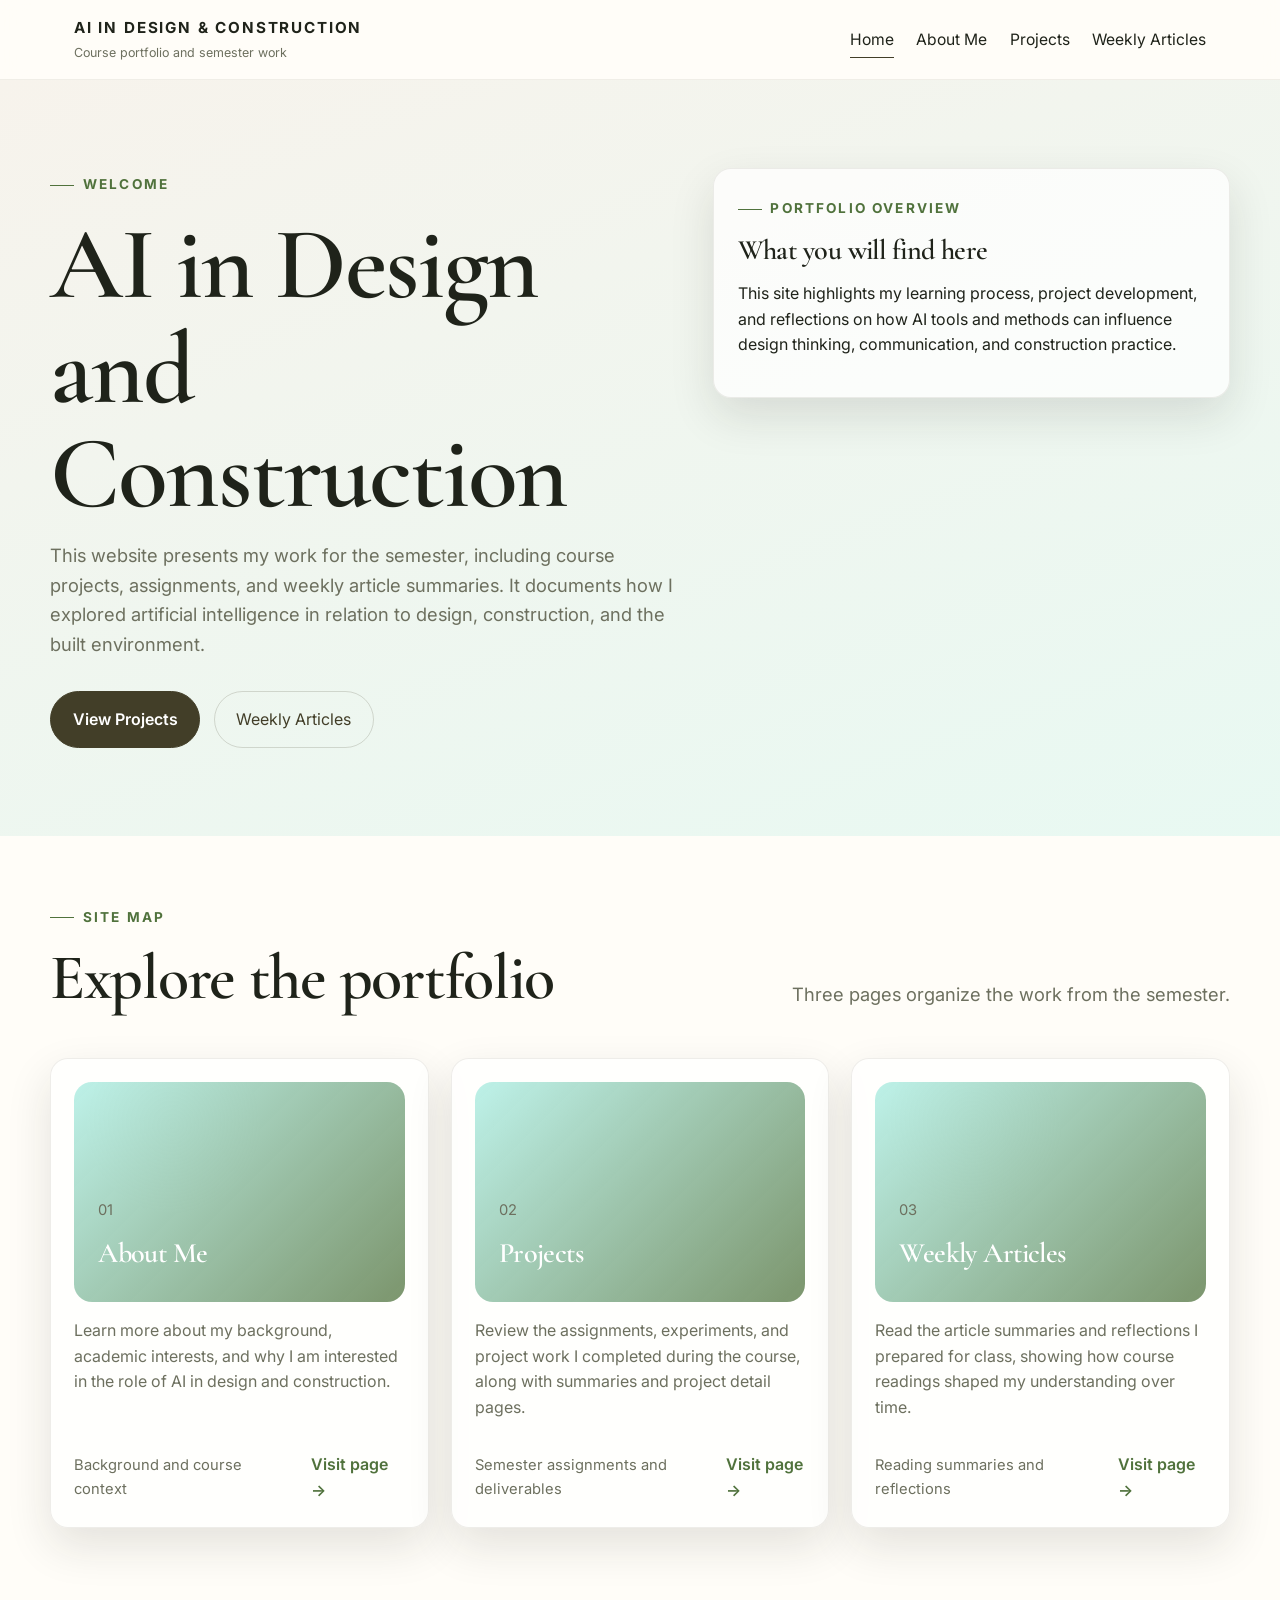
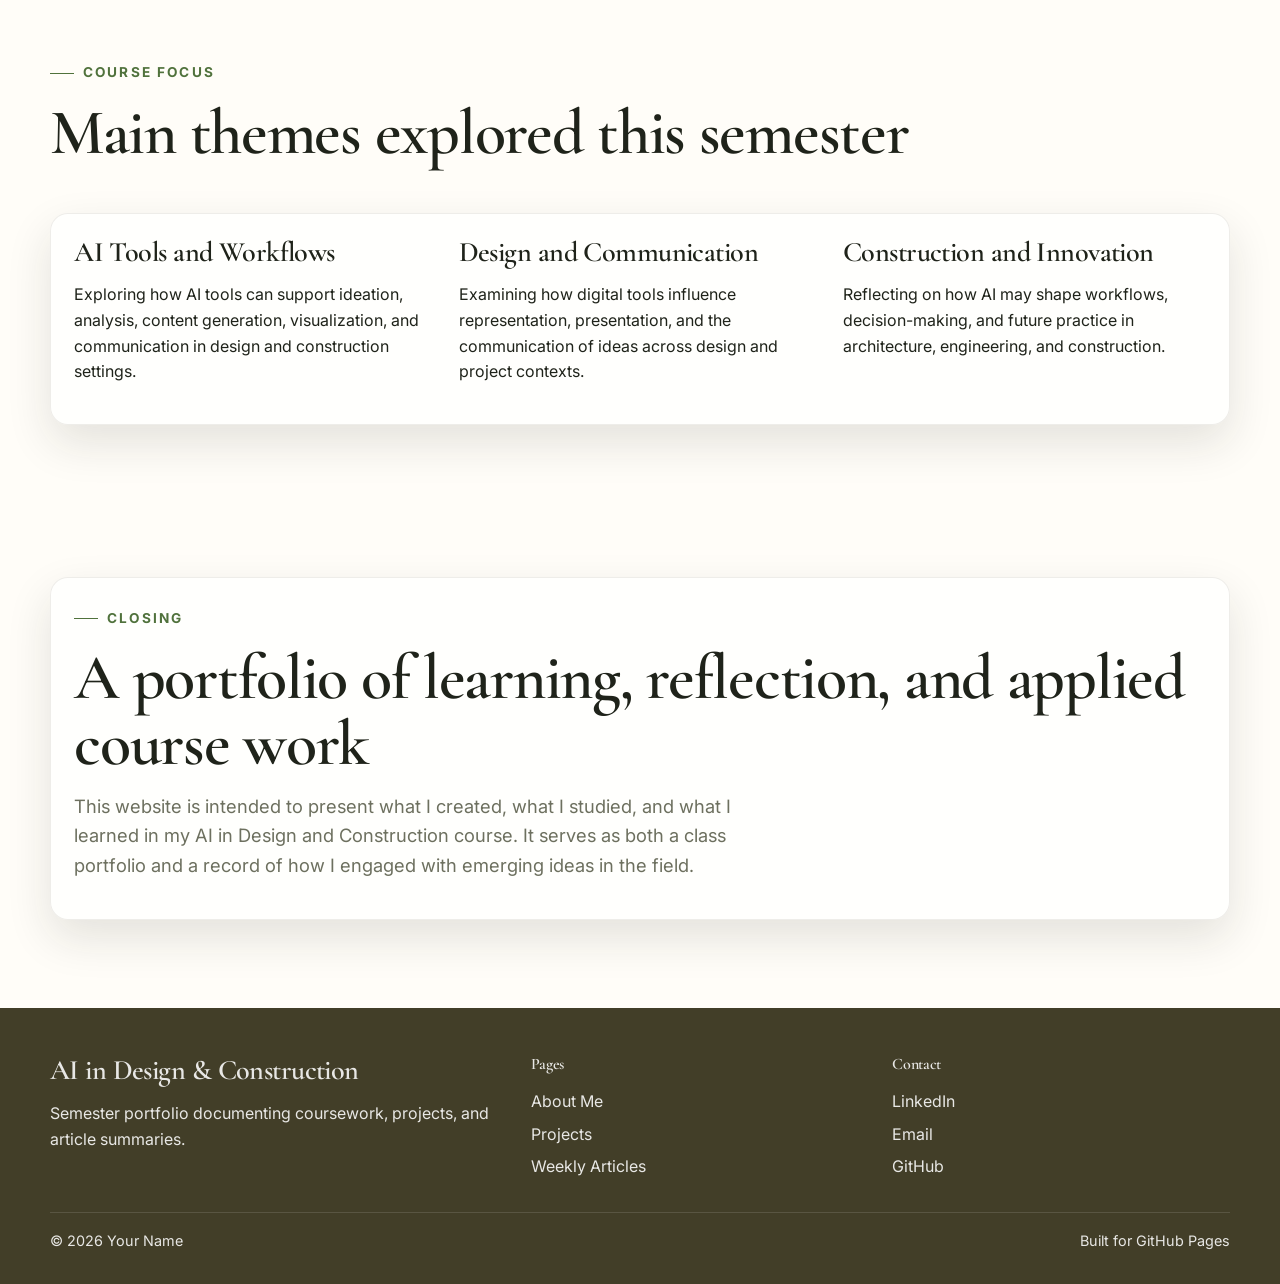
==== index.html @ ebfdb2bb "Update index.html" ====
<!DOCTYPE html>
<html lang="en">
<head>
  <meta charset="UTF-8">
  <meta name="viewport" content="width=device-width, initial-scale=1.0">
  <meta name="description" content="Portfolio website for an AI in Design and Construction course.">
  <title>Home | AI in Design &amp; Construction</title>
  <link rel="preconnect" href="https://fonts.googleapis.com">
  <link rel="preconnect" href="https://fonts.gstatic.com" crossorigin>
  <link href="https://fonts.googleapis.com/css2?family=Cormorant+Garamond:wght@500;600;700&family=Inter:wght@400;500;600;700&display=swap" rel="stylesheet">
  <link rel="stylesheet" href="styles.css">
</head>
<body>
  <header class="site-header">
    <nav class="navbar">
      <a class="brand" href="index.html">
        <span class="brand__name">AI in Design &amp; Construction</span>
        <span class="brand__subtext">Course portfolio and semester work</span>
      </a>
      <button class="nav-toggle" type="button" aria-label="Toggle navigation" aria-expanded="false">☰</button>
      <div class="nav-links">
        <a href="index.html" aria-current="page">Home</a>
        <a href="about.html">About Me</a>
        <a href="projects.html">Projects</a>
        <a href="articles.html">Weekly Articles</a>
      </div>
    </nav>
  </header>

  <main>
    <section class="page-hero section">
      <div class="container page-hero__grid">
        <div>
          <span class="eyebrow">Welcome</span>
          <h1>AI in Design and Construction</h1>
          <p class="lead">
            This website presents my work for the semester, including course projects,
            assignments, and weekly article summaries. It documents how I explored
            artificial intelligence in relation to design, construction, and the built environment.
          </p>

          <div class="hero__actions">
            <a class="button" href="projects.html">View Projects</a>
            <a class="button-outline" href="articles.html">Weekly Articles</a>
          </div>
        </div>

        <aside class="panel">
          <span class="eyebrow">Portfolio Overview</span>
          <h3>What you will find here</h3>
          <p>
            This site highlights my learning process, project development, and reflections
            on how AI tools and methods can influence design thinking, communication, and
            construction practice.
          </p>
        </aside>
      </div>
    </section>

    <section class="section section--tight">
      <div class="container section-header">
        <div>
          <span class="eyebrow">Site Map</span>
          <h2>Explore the portfolio</h2>
        </div>
        <p class="lead">
          Three pages organize the work from the semester.
        </p>
      </div>

      <div class="container grid-3">
        <article class="project-card">
          <div class="project-card__thumb">
            <div class="thumb-content">
              <p class="small">01</p>
              <h3>About Me</h3>
            </div>
          </div>
          <p>
            Learn more about my background, academic interests, and why I am interested
            in the role of AI in design and construction.
          </p>
          <div class="project-card__footer">
            <span class="small muted">Background and course context</span>
            <a class="arrow-link" href="about.html">Visit page →</a>
          </div>
        </article>

        <article class="project-card">
          <div class="project-card__thumb">
            <div class="thumb-content">
              <p class="small">02</p>
              <h3>Projects</h3>
            </div>
          </div>
          <p>
            Review the assignments, experiments, and project work I completed during the
            course, along with summaries and project detail pages.
          </p>
          <div class="project-card__footer">
            <span class="small muted">Semester assignments and deliverables</span>
            <a class="arrow-link" href="projects.html">Visit page →</a>
          </div>
        </article>

        <article class="project-card">
          <div class="project-card__thumb">
            <div class="thumb-content">
              <p class="small">03</p>
              <h3>Weekly Articles</h3>
            </div>
          </div>
          <p>
            Read the article summaries and reflections I prepared for class, showing how
            course readings shaped my understanding over time.
          </p>
          <div class="project-card__footer">
            <span class="small muted">Reading summaries and reflections</span>
            <a class="arrow-link" href="articles.html">Visit page →</a>
          </div>
        </article>
      </div>
    </section>

    <section class="section section--tight">
      <div class="container section-header">
        <div>
          <span class="eyebrow">Course Focus</span>
          <h2>Main themes explored this semester</h2>
        </div>
      </div>

      <div class="container panel">
        <div class="grid-3 home-themes">
          <div>
            <h3>AI Tools and Workflows</h3>
            <p>
              Exploring how AI tools can support ideation, analysis, content generation,
              visualization, and communication in design and construction settings.
            </p>
          </div>

          <div>
            <h3>Design and Communication</h3>
            <p>
              Examining how digital tools influence representation, presentation, and the
              communication of ideas across design and project contexts.
            </p>
          </div>

          <div>
            <h3>Construction and Innovation</h3>
            <p>
              Reflecting on how AI may shape workflows, decision-making, and future practice
              in architecture, engineering, and construction.
            </p>
          </div>
        </div>
      </div>
    </section>

    <section class="section">
      <div class="container panel">
        <span class="eyebrow">Closing</span>
        <h2>A portfolio of learning, reflection, and applied course work</h2>
        <p class="lead">
          This website is intended to present what I created, what I studied, and what I
          learned in my AI in Design and Construction course. It serves as both a class
          portfolio and a record of how I engaged with emerging ideas in the field.
        </p>
      </div>
    </section>
  </main>

  <footer class="site-footer">
    <div class="container footer-grid">
      <div>
        <h3>AI in Design &amp; Construction</h3>
        <p>Semester portfolio documenting coursework, projects, and article summaries.</p>
      </div>

      <div>
        <h4>Pages</h4>
        <ul class="footer-list">
          <li><a href="about.html">About Me</a></li>
          <li><a href="projects.html">Projects</a></li>
          <li><a href="articles.html">Weekly Articles</a></li>
        </ul>
      </div>

      <div>
        <h4>Contact</h4>
        <ul class="footer-list">
          <li><a href="#">LinkedIn</a></li>
          <li><a href="#">Email</a></li>
          <li><a href="#">GitHub</a></li>
        </ul>
      </div>
    </div>

    <div class="container footer-bottom">
      <span>© 2026 Your Name</span>
      <span>Built for GitHub Pages</span>
    </div>
  </footer>

  <script src="script.js"></script>
</body>
</html>
---- styles.css ----
:root {
  --icy-aqua: #adeee3;
  --celadon: #86deb7;
  --mint-leaf: #63b995;
  --fern: #50723c;
  --dark-khaki: #423e28;
  --cream: #f7f3ec;
  --paper: #fffdf8;
  --charcoal: #1f231a;
  --muted: #6d705f;
  --line: rgba(66, 62, 40, 0.16);
  --shadow: 0 18px 45px rgba(31, 35, 26, 0.12);
  --radius-xl: 28px;
  --radius-lg: 18px;
  --radius-md: 12px;
  --max-width: 1180px;
  --serif: "Cormorant Garamond", Georgia, "Times New Roman", serif;
  --sans: "Inter", Arial, Helvetica, sans-serif;
}

* {
  box-sizing: border-box;
}

html {
  scroll-behavior: smooth;
}

body {
  margin: 0;
  font-family: var(--sans);
  color: var(--charcoal);
  background: var(--paper);
  line-height: 1.6;
}

img {
  max-width: 100%;
  display: block;
}

a {
  color: inherit;
  text-decoration: none;
}

p {
  margin: 0 0 1rem;
}

ul {
  margin: 0;
  padding-left: 1.1rem;
}

.section {
  padding: 5.5rem 1.5rem;
}

.section--tight {
  padding: 4rem 1.5rem;
}

.container {
  width: min(100%, var(--max-width));
  margin: 0 auto;
}

.eyebrow {
  display: inline-flex;
  align-items: center;
  gap: 0.55rem;
  margin-bottom: 1rem;
  font-size: 0.85rem;
  text-transform: uppercase;
  letter-spacing: 0.16em;
  color: var(--fern);
  font-weight: 700;
}

.eyebrow::before {
  content: "";
  width: 1.5rem;
  height: 1px;
  background: currentColor;
}

h1,
h2,
h3,
h4 {
  margin: 0 0 1rem;
  line-height: 1.02;
  font-family: var(--serif);
  font-weight: 600;
  letter-spacing: -0.02em;
}

h1 {
  font-size: clamp(3.2rem, 8vw, 6.8rem);
}

h2 {
  font-size: clamp(2.2rem, 5vw, 4rem);
}

h3 {
  font-size: clamp(1.5rem, 2.2vw, 2rem);
}

.lead {
  font-size: 1.15rem;
  color: var(--muted);
  max-width: 42rem;
}

.text-large {
  font-size: 1.08rem;
}

.muted {
  color: var(--muted);
}

.small {
  font-size: 0.92rem;
}

.site-shell {
  min-height: 100vh;
}

.site-header {
  position: sticky;
  top: 0;
  z-index: 30;
  background: rgba(255, 253, 248, 0.88);
  border-bottom: 1px solid rgba(66, 62, 40, 0.08);
  backdrop-filter: blur(14px);
}

.navbar {
  display: flex;
  align-items: center;
  justify-content: space-between;
  gap: 1.25rem;
  padding: 1rem 1.5rem;
  width: min(100%, var(--max-width));
  margin: 0 auto;
}

.brand {
  display: inline-flex;
  flex-direction: column;
  gap: 0.15rem;
}

.brand__name {
  font-weight: 700;
  letter-spacing: 0.12em;
  font-size: 0.95rem;
  text-transform: uppercase;
}

.brand__subtext {
  font-size: 0.78rem;
  color: var(--muted);
}

.nav-toggle {
  display: none;
  border: 0;
  background: transparent;
  font-size: 1.5rem;
  cursor: pointer;
  color: var(--dark-khaki);
}

.nav-links {
  display: flex;
  align-items: center;
  gap: 1.4rem;
}

.nav-links a {
  position: relative;
  font-size: 0.98rem;
}

.nav-links a::after {
  content: "";
  position: absolute;
  left: 0;
  bottom: -0.4rem;
  width: 100%;
  height: 1px;
  background: var(--dark-khaki);
  transform: scaleX(0);
  transform-origin: center;
  transition: transform 0.25s ease;
}

.nav-links a:hover::after,
.nav-links a[aria-current="page"]::after {
  transform: scaleX(1);
}

.button,
.button-outline,
.chip {
  display: inline-flex;
  align-items: center;
  justify-content: center;
  gap: 0.55rem;
  border-radius: 999px;
  transition: transform 0.25s ease, background 0.25s ease, border-color 0.25s ease;
}

.button {
  padding: 0.92rem 1.35rem;
  background: var(--dark-khaki);
  color: #fff;
  font-weight: 600;
  border: 1px solid var(--dark-khaki);
}

.button:hover,
.button-outline:hover,
.card:hover,
.feature:hover,
.article-card:hover,
.project-card:hover,
.stat-card:hover {
  transform: translateY(-2px);
}

.button-outline {
  padding: 0.92rem 1.35rem;
  background: transparent;
  color: var(--dark-khaki);
  border: 1px solid rgba(66, 62, 40, 0.18);
}

.hero {
  position: relative;
  overflow: hidden;
  background:
    radial-gradient(circle at 20% 20%, rgba(173, 238, 227, 0.85), transparent 28%),
    radial-gradient(circle at 80% 18%, rgba(134, 222, 183, 0.65), transparent 30%),
    linear-gradient(135deg, rgba(247, 243, 236, 1) 0%, rgba(237, 249, 243, 1) 48%, rgba(173, 238, 227, 0.5) 100%);
}

.hero::after {
  content: "";
  position: absolute;
  inset: auto -10% -35% auto;
  width: 28rem;
  height: 28rem;
  border-radius: 50%;
  background: radial-gradient(circle, rgba(99, 185, 149, 0.3), transparent 68%);
  filter: blur(10px);
}

.hero__grid {
  display: grid;
  grid-template-columns: 1.15fr 0.85fr;
  align-items: end;
  gap: 2rem;
  min-height: calc(100vh - 86px);
  padding: 4rem 1.5rem 5rem;
}

.hero__content {
  position: relative;
  z-index: 2;
}

.hero__actions {
  display: flex;
  flex-wrap: wrap;
  gap: 0.85rem;
  margin-top: 2rem;
}

.hero__meta {
  display: grid;
  grid-template-columns: repeat(2, minmax(0, 1fr));
  gap: 1rem;
  margin-top: 2.25rem;
}

.hero__meta-card,
.panel,
.card,
.feature,
.project-card,
.article-card,
.stat-card,
.timeline-item,
.contact-card,
.info-block,
.quote-card,
.template-note {
  background: rgba(255, 255, 255, 0.72);
  border: 1px solid rgba(66, 62, 40, 0.09);
  border-radius: var(--radius-lg);
  box-shadow: var(--shadow);
}

.hero__meta-card {
  padding: 1rem 1.05rem;
}

.hero__meta-card strong {
  display: block;
  margin-bottom: 0.25rem;
  font-size: 0.92rem;
  text-transform: uppercase;
  letter-spacing: 0.08em;
  color: var(--fern);
}

.hero__visual {
  position: relative;
  z-index: 2;
}

.editorial-stack {
  position: relative;
  min-height: 34rem;
}

.editorial-card {
  position: absolute;
  border-radius: 28px;
  overflow: hidden;
  box-shadow: var(--shadow);
  border: 1px solid rgba(66, 62, 40, 0.1);
}

.editorial-card--large {
  inset: 0 1.5rem 2rem 0;
  background: linear-gradient(160deg, rgba(80, 114, 60, 0.92), rgba(173, 238, 227, 0.75));
  padding: 2rem;
  display: flex;
  align-items: end;
  color: #fff;
}

.editorial-card--small {
  right: 0;
  bottom: 0;
  width: 14rem;
  background: var(--paper);
  padding: 1rem;
}

.editorial-card__label {
  display: inline-block;
  margin-bottom: 0.8rem;
  padding: 0.35rem 0.7rem;
  border-radius: 999px;
  background: rgba(255, 255, 255, 0.18);
  backdrop-filter: blur(10px);
  font-size: 0.8rem;
  text-transform: uppercase;
  letter-spacing: 0.1em;
}

.editorial-card__title {
  font-family: var(--serif);
  font-size: clamp(2rem, 4vw, 3.2rem);
  line-height: 0.95;
  margin-bottom: 0.8rem;
}

.editorial-card__small-title {
  font-family: var(--serif);
  font-size: 1.3rem;
  margin-bottom: 0.4rem;
}

.section-header {
  display: flex;
  justify-content: space-between;
  gap: 2rem;
  align-items: end;
  margin-bottom: 2rem;
}

.grid-3,
.grid-4,
.grid-2 {
  display: grid;
  gap: 1.35rem;
}

.grid-2 {
  grid-template-columns: repeat(2, minmax(0, 1fr));
}

.grid-3 {
  grid-template-columns: repeat(3, minmax(0, 1fr));
}

.grid-4 {
  grid-template-columns: repeat(4, minmax(0, 1fr));
}

.card,
.feature,
.project-card,
.article-card,
.stat-card,
.timeline-item,
.contact-card,
.info-block,
.quote-card,
.template-note,
.panel {
  padding: 1.45rem;
}

.card h3,
.feature h3,
.project-card h3,
.article-card h3,
.info-block h3,
.contact-card h3 {
  margin-bottom: 0.65rem;
}

.card p,
.feature p,
.project-card p,
.article-card p,
.quote-card p,
.info-block p,
.contact-card p {
  color: var(--muted);
}

.feature {
  background: linear-gradient(180deg, rgba(255,255,255,0.8), rgba(173, 238, 227, 0.22));
}

.section-split {
  display: grid;
  grid-template-columns: 0.95fr 1.05fr;
  gap: 2rem;
  align-items: start;
}

.highlight-panel {
  min-height: 100%;
  background: linear-gradient(150deg, rgba(66, 62, 40, 1), rgba(80, 114, 60, 0.88));
  color: #fff;
  padding: 2rem;
  border-radius: var(--radius-xl);
  box-shadow: var(--shadow);
}

.highlight-panel p {
  color: rgba(255,255,255,0.84);
}

.metrics {
  display: grid;
  grid-template-columns: repeat(3, minmax(0, 1fr));
  gap: 1rem;
  margin-top: 1.5rem;
}

.metric {
  border-top: 1px solid rgba(255,255,255,0.18);
  padding-top: 1rem;
}

.metric strong {
  display: block;
  font-size: 1.85rem;
  font-family: var(--serif);
  line-height: 1;
  margin-bottom: 0.3rem;
}

.project-card,
.article-card {
  display: flex;
  flex-direction: column;
  gap: 1rem;
}

.project-card__thumb,
.article-card__thumb,
.detail-hero__media,
.profile-panel {
  border-radius: 18px;
  overflow: hidden;
  min-height: 220px;
}

.project-card__thumb,
.article-card__thumb,
.detail-hero__media {
  background:
    linear-gradient(135deg, rgba(173, 238, 227, 0.8), rgba(80, 114, 60, 0.75)),
    radial-gradient(circle at 30% 20%, rgba(255,255,255,0.4), transparent 30%);
}

.thumb-content {
  min-height: 220px;
  padding: 1.5rem;
  display: flex;
  flex-direction: column;
  justify-content: end;
  color: #fff;
}

.tags {
  display: flex;
  flex-wrap: wrap;
  gap: 0.55rem;
}

.chip {
  padding: 0.45rem 0.75rem;
  font-size: 0.85rem;
  border: 1px solid rgba(66, 62, 40, 0.12);
  background: rgba(173, 238, 227, 0.18);
  color: var(--dark-khaki);
}

.project-card__footer,
.article-card__footer {
  display: flex;
  justify-content: space-between;
  align-items: center;
  gap: 1rem;
  margin-top: auto;
}

.arrow-link {
  font-weight: 600;
  color: var(--fern);
}

.note-bar {
  background: rgba(173, 238, 227, 0.18);
  border-top: 1px solid rgba(66, 62, 40, 0.08);
  border-bottom: 1px solid rgba(66, 62, 40, 0.08);
}

.note-bar__inner {
  display: flex;
  justify-content: space-between;
  gap: 1rem;
  align-items: center;
  padding: 1rem 1.5rem;
}

.quote-card {
  text-align: center;
  padding: 2.25rem;
}

.quote-card blockquote {
  margin: 0 0 0.8rem;
  font-family: var(--serif);
  font-size: clamp(1.5rem, 2.4vw, 2.2rem);
}

.page-hero,
.detail-hero {
  background:
    linear-gradient(160deg, rgba(247, 243, 236, 1), rgba(173, 238, 227, 0.28));
}

.page-hero__grid,
.detail-hero__grid,
.about-grid,
.contact-grid,
.template-grid {
  display: grid;
  grid-template-columns: 1.1fr 0.9fr;
  gap: 2rem;
  align-items: start;
}

.profile-panel {
  background:
    linear-gradient(150deg, rgba(80,114,60,0.92), rgba(134, 222, 183, 0.85));
  padding: 2rem;
  color: #fff;
  display: flex;
  flex-direction: column;
  justify-content: end;
  min-height: 100%;
}

.profile-panel p,
.profile-panel li {
  color: rgba(255,255,255,0.88);
}

.stat-card strong {
  display: block;
  margin-bottom: 0.4rem;
  font-size: 1.8rem;
  font-family: var(--serif);
}

.timeline {
  display: grid;
  gap: 1rem;
}

.timeline-item {
  position: relative;
  padding-left: 3rem;
}

.timeline-item::before {
  content: "";
  position: absolute;
  left: 1.2rem;
  top: 1.6rem;
  width: 10px;
  height: 10px;
  border-radius: 50%;
  background: var(--mint-leaf);
}

.timeline-item::after {
  content: "";
  position: absolute;
  left: 1.47rem;
  top: 2.25rem;
  bottom: -1.4rem;
  width: 1px;
  background: rgba(66, 62, 40, 0.14);
}

.timeline-item:last-child::after {
  display: none;
}

.contact-card ul {
  list-style: none;
  padding: 0;
}

.contact-card li + li {
  margin-top: 0.5rem;
}

.detail-hero__media {
  min-height: 340px;
  position: relative;
}

.detail-hero__media .thumb-content {
  min-height: 340px;
}

.detail-layout {
  display: grid;
  grid-template-columns: 0.72fr 1.28fr;
  gap: 2rem;
  align-items: start;
}

.sidebar-stack {
  display: grid;
  gap: 1rem;
  position: sticky;
  top: 6.8rem;
}

.detail-content {
  display: grid;
  gap: 1.3rem;
}

.info-list {
  display: grid;
  gap: 0.8rem;
}

.info-list div {
  padding-bottom: 0.8rem;
  border-bottom: 1px solid var(--line);
}

.info-list div:last-child {
  padding-bottom: 0;
  border-bottom: 0;
}

.info-list span {
  display: block;
  font-size: 0.82rem;
  text-transform: uppercase;
  letter-spacing: 0.08em;
  color: var(--fern);
  margin-bottom: 0.2rem;
  font-weight: 700;
}

.image-grid {
  display: grid;
  grid-template-columns: repeat(3, minmax(0, 1fr));
  gap: 1rem;
}

.image-grid .panel {
  min-height: 170px;
  background: linear-gradient(160deg, rgba(173, 238, 227, 0.65), rgba(99, 185, 149, 0.36));
  display: flex;
  align-items: end;
}

.template-note {
  background: rgba(173, 238, 227, 0.12);
}

.article-list {
  display: grid;
  gap: 1.25rem;
}

.article-row {
  display: grid;
  grid-template-columns: 1.35fr 0.65fr;
  gap: 1rem;
  align-items: stretch;
}

.article-row .article-card__thumb {
  min-height: 100%;
}

.site-footer {
  background: var(--dark-khaki);
  color: rgba(255,255,255,0.88);
  padding: 3rem 1.5rem 2rem;
}

.footer-grid {
  display: grid;
  grid-template-columns: 1.15fr 0.85fr 0.85fr;
  gap: 1.5rem;
}

.site-footer h3,
.site-footer h4,
.site-footer p,
.site-footer a {
  color: rgba(255,255,255,0.88);
}

.footer-list {
  list-style: none;
  padding: 0;
}

.footer-list li + li {
  margin-top: 0.45rem;
}

.footer-bottom {
  display: flex;
  justify-content: space-between;
  gap: 1rem;
  border-top: 1px solid rgba(255,255,255,0.12);
  margin-top: 2rem;
  padding-top: 1rem;
  font-size: 0.9rem;
}

@media (max-width: 960px) {
  .hero__grid,
  .section-split,
  .page-hero__grid,
  .detail-hero__grid,
  .about-grid,
  .contact-grid,
  .template-grid,
  .detail-layout,
  .article-row,
  .footer-grid {
    grid-template-columns: 1fr;
  }

  .grid-4 {
    grid-template-columns: repeat(2, minmax(0, 1fr));
  }

  .grid-3,
  .grid-2,
  .metrics,
  .image-grid {
    grid-template-columns: 1fr;
  }

  .sidebar-stack {
    position: static;
  }

  .editorial-stack {
    min-height: 26rem;
  }

  .editorial-card--large {
    inset: 0 1rem 4rem 0;
  }
}

@media (max-width: 760px) {
  .nav-toggle {
    display: inline-flex;
  }

  .nav-links {
    position: absolute;
    left: 0;
    right: 0;
    top: 100%;
    background: rgba(255, 253, 248, 0.98);
    border-bottom: 1px solid rgba(66, 62, 40, 0.08);
    flex-direction: column;
    align-items: flex-start;
    padding: 1rem 1.5rem 1.3rem;
    display: none;
  }

  .nav-links.is-open {
    display: flex;
  }

  .hero__meta {
    grid-template-columns: 1fr;
  }

  .section-header,
  .note-bar__inner,
  .footer-bottom {
    flex-direction: column;
    align-items: flex-start;
  }

  .grid-4,
  .grid-3,
  .grid-2 {
    grid-template-columns: 1fr;
  }

  .editorial-card--large {
    padding: 1.5rem;
  }

  .editorial-card--small {
    width: 12.5rem;
  }
}
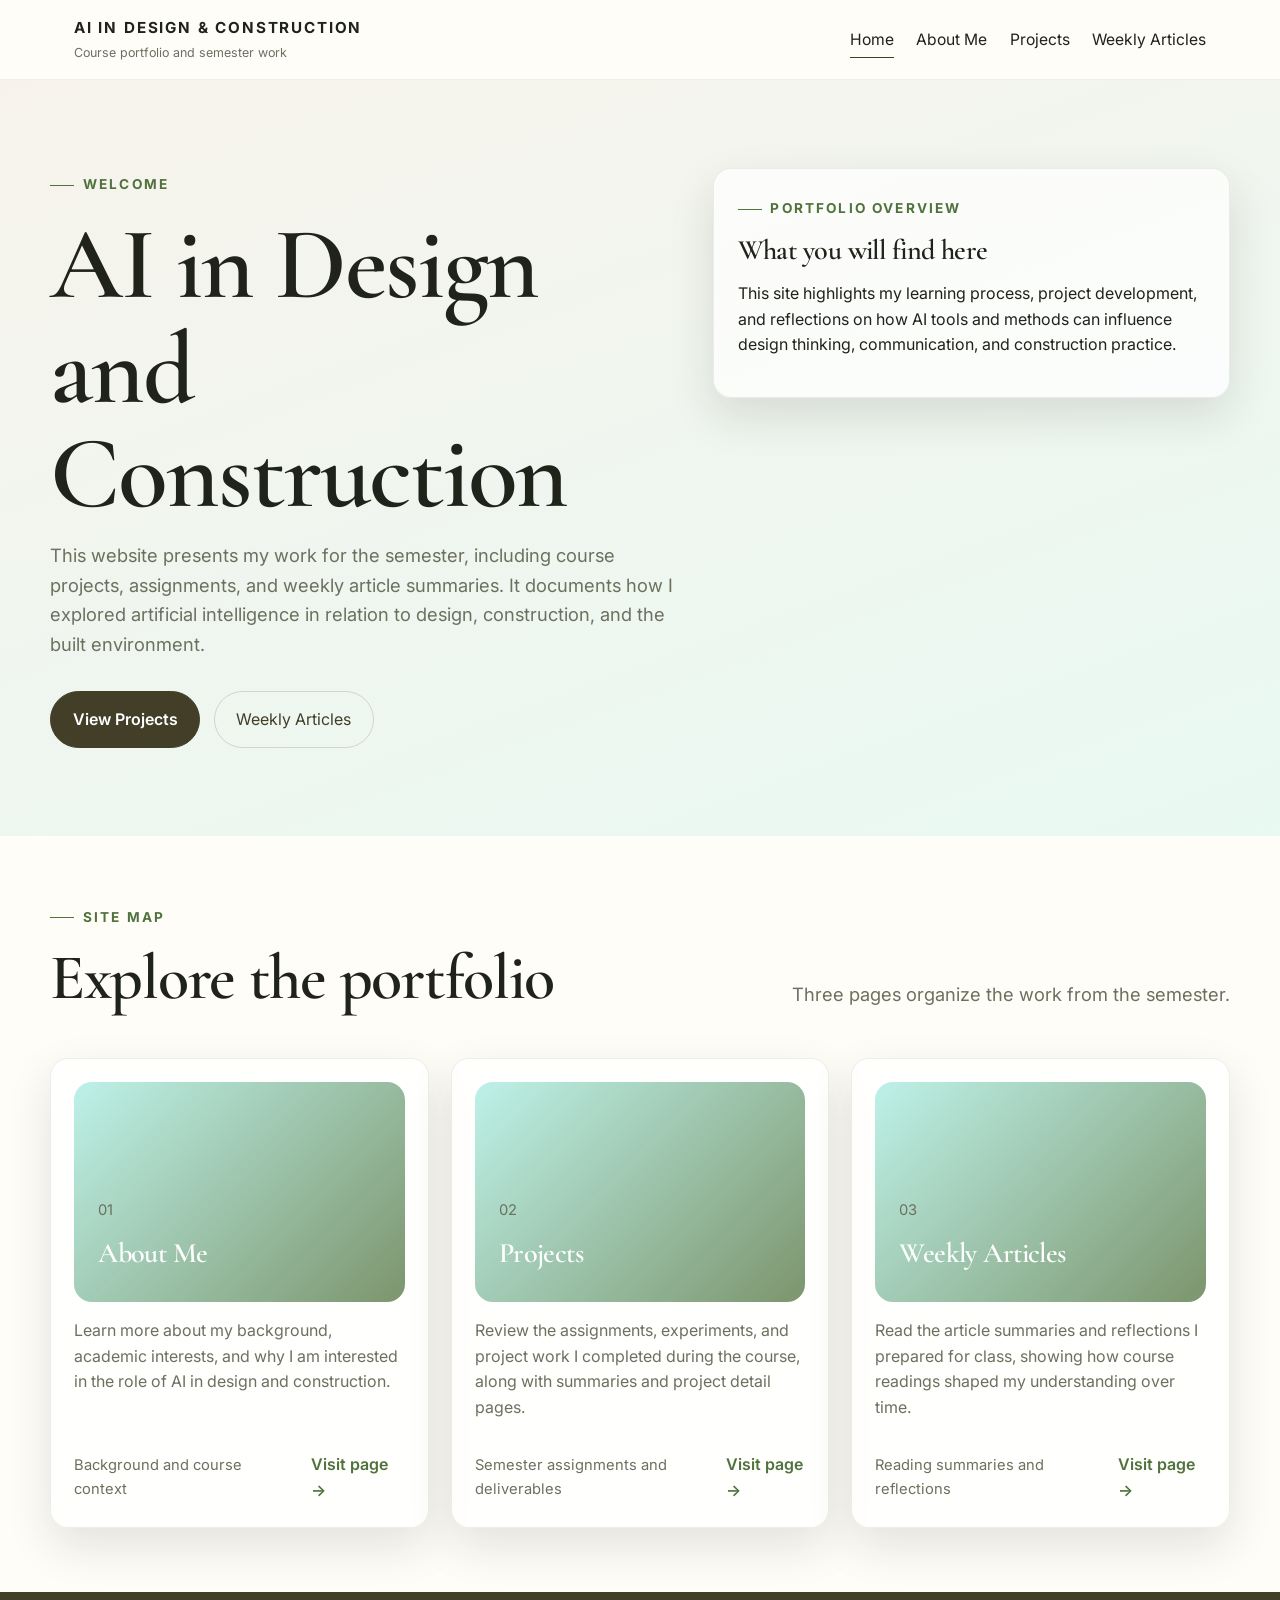
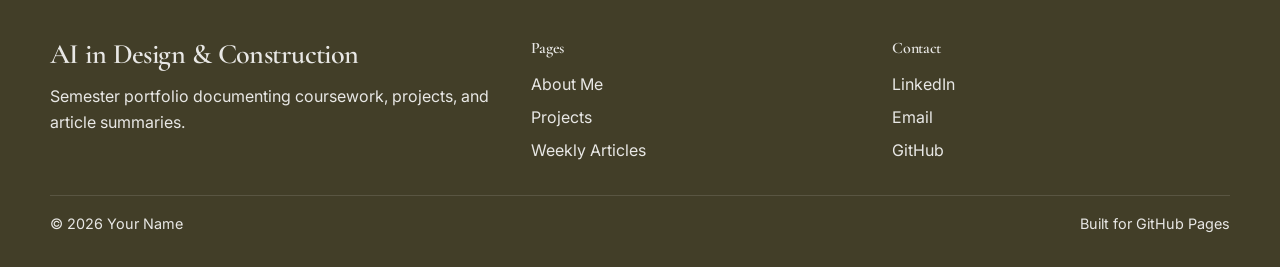
==== commit 8c229420: "Update index.html" ====
--- a/index.html
+++ b/index.html
@@ -121,55 +121,6 @@
         </article>
       </div>
     </section>
-
-    <section class="section section--tight">
-      <div class="container section-header">
-        <div>
-          <span class="eyebrow">Course Focus</span>
-          <h2>Main themes explored this semester</h2>
-        </div>
-      </div>
-
-      <div class="container panel">
-        <div class="grid-3 home-themes">
-          <div>
-            <h3>AI Tools and Workflows</h3>
-            <p>
-              Exploring how AI tools can support ideation, analysis, content generation,
-              visualization, and communication in design and construction settings.
-            </p>
-          </div>
-
-          <div>
-            <h3>Design and Communication</h3>
-            <p>
-              Examining how digital tools influence representation, presentation, and the
-              communication of ideas across design and project contexts.
-            </p>
-          </div>
-
-          <div>
-            <h3>Construction and Innovation</h3>
-            <p>
-              Reflecting on how AI may shape workflows, decision-making, and future practice
-              in architecture, engineering, and construction.
-            </p>
-          </div>
-        </div>
-      </div>
-    </section>
-
-    <section class="section">
-      <div class="container panel">
-        <span class="eyebrow">Closing</span>
-        <h2>A portfolio of learning, reflection, and applied course work</h2>
-        <p class="lead">
-          This website is intended to present what I created, what I studied, and what I
-          learned in my AI in Design and Construction course. It serves as both a class
-          portfolio and a record of how I engaged with emerging ideas in the field.
-        </p>
-      </div>
-    </section>
   </main>
 
   <footer class="site-footer">
--- a/styles.css
+++ b/styles.css
@@ -863,3 +863,23 @@
     width: 12.5rem;
   }
 }
+
+.home-themes > div h3 {
+  margin-bottom: 0.7rem;
+  font-size: 1.55rem;
+}
+
+.home-themes > div p {
+  margin-bottom: 0;
+  color: var(--muted);
+}
+
+.home-themes > div {
+  padding-right: 1rem;
+}
+
+@media (max-width: 960px) {
+  .home-themes > div {
+    padding-right: 0;
+  }
+}
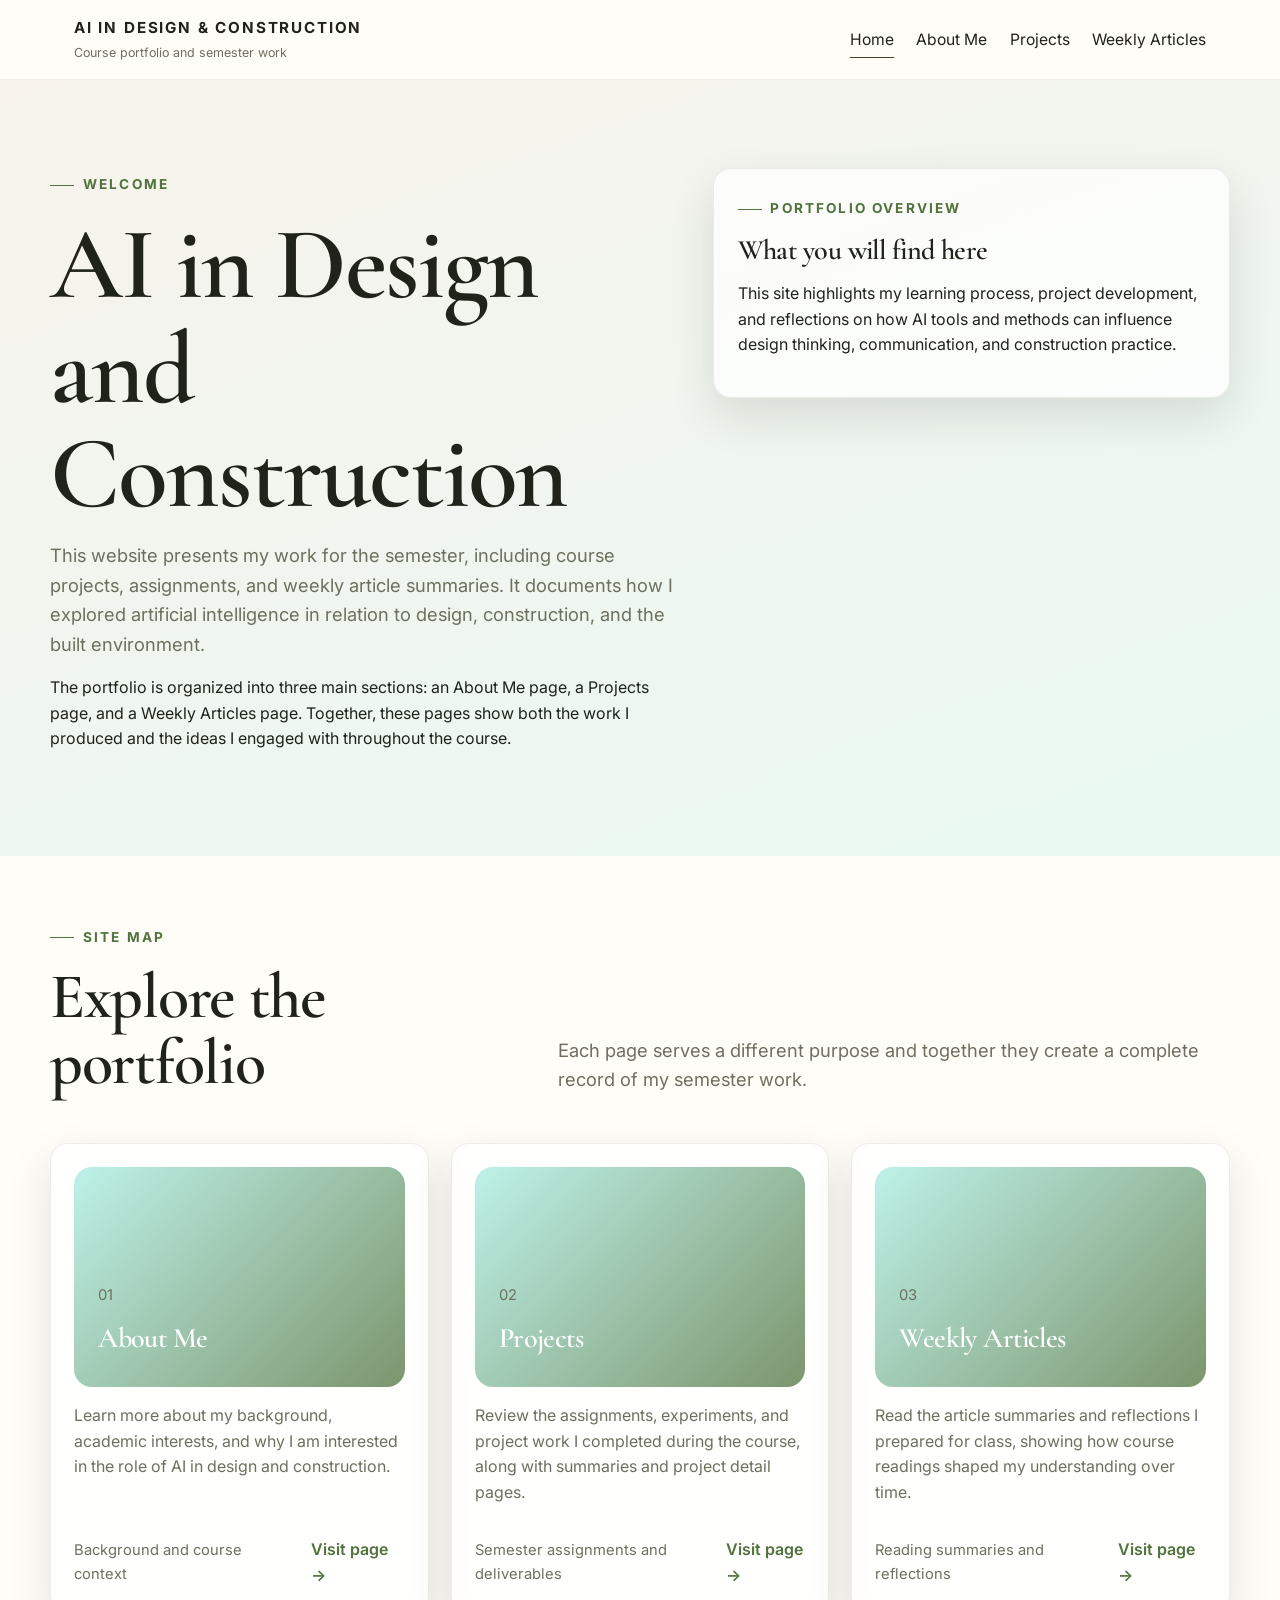
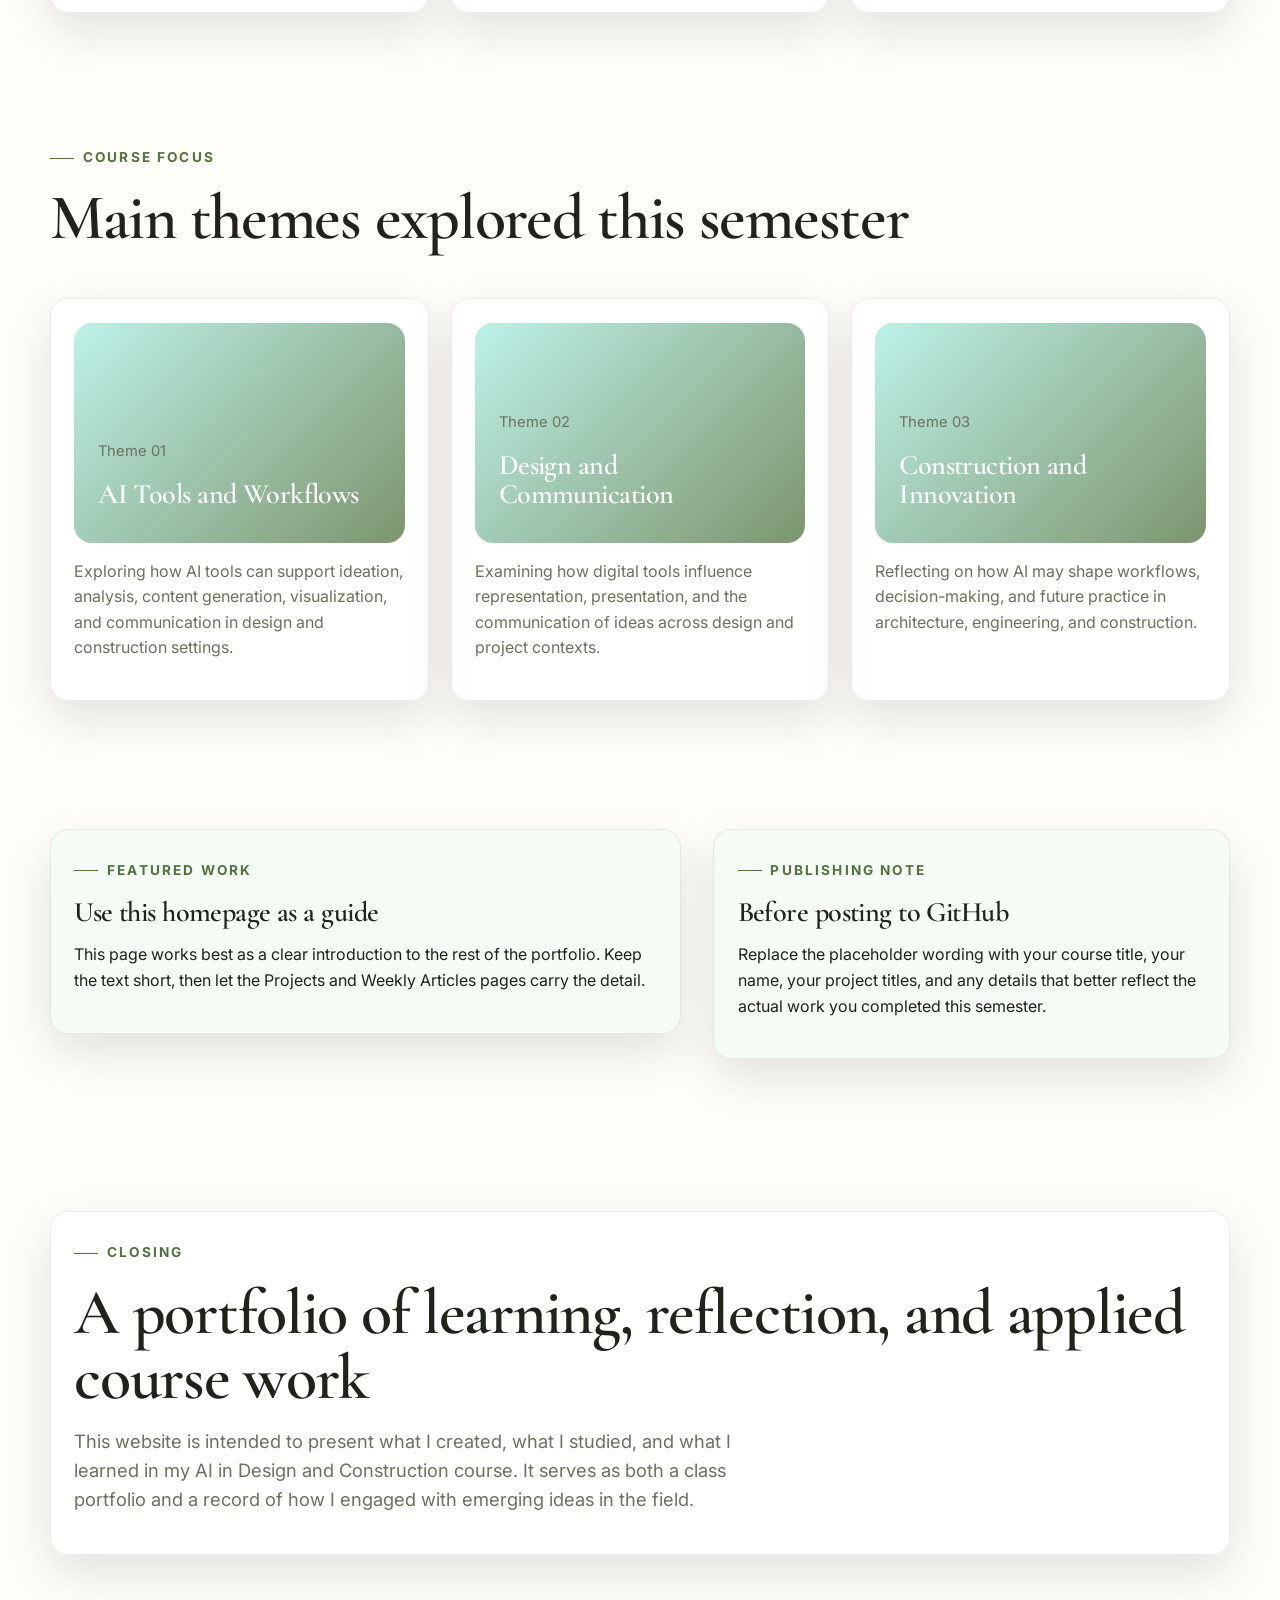
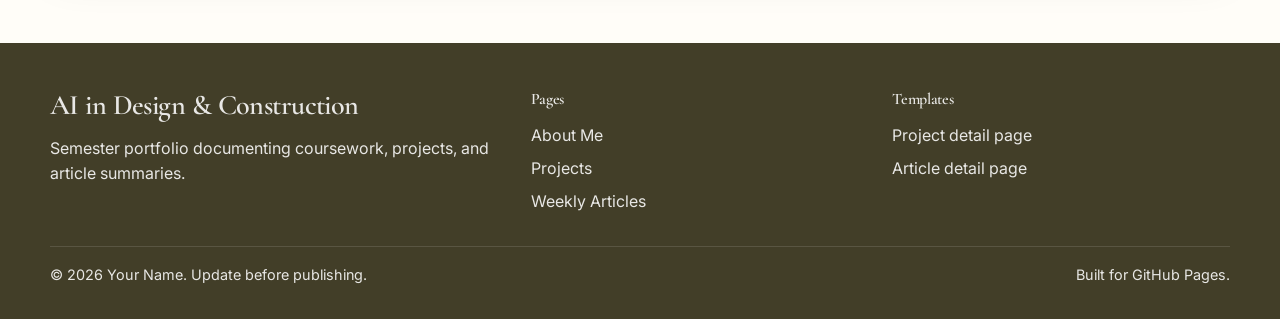
==== commit 83d80397: "Update index.html" ====
--- a/index.html
+++ b/index.html
@@ -34,26 +34,20 @@
           <span class="eyebrow">Welcome</span>
           <h1>AI in Design and Construction</h1>
           <p class="lead">
-            This website presents my work for the semester, including course projects,
-            assignments, and weekly article summaries. It documents how I explored
-            artificial intelligence in relation to design, construction, and the built environment.
-          </p>
-
-          <div class="hero__actions">
-            <a class="button" href="projects.html">View Projects</a>
-            <a class="button-outline" href="articles.html">Weekly Articles</a>
-          </div>
-        </div>
-
-        <aside class="panel">
+            This website presents my work for the semester, including course projects, assignments, and weekly article summaries. It documents how I explored artificial intelligence in relation to design, construction, and the built environment.
+          </p>
+          <p>
+            The portfolio is organized into three main sections: an About Me page, a Projects page, and a Weekly Articles page. Together, these pages show both the work I produced and the ideas I engaged with throughout the course.
+          </p>
+        </div>
+
+        <div class="panel">
           <span class="eyebrow">Portfolio Overview</span>
           <h3>What you will find here</h3>
           <p>
-            This site highlights my learning process, project development, and reflections
-            on how AI tools and methods can influence design thinking, communication, and
-            construction practice.
-          </p>
-        </aside>
+            This site highlights my learning process, project development, and reflections on how AI tools and methods can influence design thinking, communication, and construction practice.
+          </p>
+        </div>
       </div>
     </section>
 
@@ -64,7 +58,7 @@
           <h2>Explore the portfolio</h2>
         </div>
         <p class="lead">
-          Three pages organize the work from the semester.
+          Each page serves a different purpose and together they create a complete record of my semester work.
         </p>
       </div>
 
@@ -77,8 +71,7 @@
             </div>
           </div>
           <p>
-            Learn more about my background, academic interests, and why I am interested
-            in the role of AI in design and construction.
+            Learn more about my background, academic interests, and why I am interested in the role of AI in design and construction.
           </p>
           <div class="project-card__footer">
             <span class="small muted">Background and course context</span>
@@ -94,8 +87,7 @@
             </div>
           </div>
           <p>
-            Review the assignments, experiments, and project work I completed during the
-            course, along with summaries and project detail pages.
+            Review the assignments, experiments, and project work I completed during the course, along with summaries and project detail pages.
           </p>
           <div class="project-card__footer">
             <span class="small muted">Semester assignments and deliverables</span>
@@ -111,14 +103,90 @@
             </div>
           </div>
           <p>
-            Read the article summaries and reflections I prepared for class, showing how
-            course readings shaped my understanding over time.
+            Read the article summaries and reflections I prepared for class, showing how course readings shaped my understanding over time.
           </p>
           <div class="project-card__footer">
             <span class="small muted">Reading summaries and reflections</span>
             <a class="arrow-link" href="articles.html">Visit page →</a>
           </div>
         </article>
+      </div>
+    </section>
+
+    <section class="section section--tight">
+      <div class="container section-header">
+        <div>
+          <span class="eyebrow">Course Focus</span>
+          <h2>Main themes explored this semester</h2>
+        </div>
+      </div>
+
+      <div class="container grid-3">
+        <article class="project-card">
+          <div class="project-card__thumb">
+            <div class="thumb-content">
+              <p class="small">Theme 01</p>
+              <h3>AI Tools and Workflows</h3>
+            </div>
+          </div>
+          <p>
+            Exploring how AI tools can support ideation, analysis, content generation, visualization, and communication in design and construction settings.
+          </p>
+        </article>
+
+        <article class="project-card">
+          <div class="project-card__thumb">
+            <div class="thumb-content">
+              <p class="small">Theme 02</p>
+              <h3>Design and Communication</h3>
+            </div>
+          </div>
+          <p>
+            Examining how digital tools influence representation, presentation, and the communication of ideas across design and project contexts.
+          </p>
+        </article>
+
+        <article class="project-card">
+          <div class="project-card__thumb">
+            <div class="thumb-content">
+              <p class="small">Theme 03</p>
+              <h3>Construction and Innovation</h3>
+            </div>
+          </div>
+          <p>
+            Reflecting on how AI may shape workflows, decision-making, and future practice in architecture, engineering, and construction.
+          </p>
+        </article>
+      </div>
+    </section>
+
+    <section class="section section--tight">
+      <div class="container template-grid">
+        <div class="template-note">
+          <span class="eyebrow">Featured Work</span>
+          <h3>Use this homepage as a guide</h3>
+          <p>
+            This page works best as a clear introduction to the rest of the portfolio. Keep the text short, then let the Projects and Weekly Articles pages carry the detail.
+          </p>
+        </div>
+
+        <div class="template-note">
+          <span class="eyebrow">Publishing Note</span>
+          <h3>Before posting to GitHub</h3>
+          <p>
+            Replace the placeholder wording with your course title, your name, your project titles, and any details that better reflect the actual work you completed this semester.
+          </p>
+        </div>
+      </div>
+    </section>
+
+    <section class="section">
+      <div class="container panel">
+        <span class="eyebrow">Closing</span>
+        <h2>A portfolio of learning, reflection, and applied course work</h2>
+        <p class="lead">
+          This website is intended to present what I created, what I studied, and what I learned in my AI in Design and Construction course. It serves as both a class portfolio and a record of how I engaged with emerging ideas in the field.
+        </p>
       </div>
     </section>
   </main>
@@ -129,7 +197,6 @@
         <h3>AI in Design &amp; Construction</h3>
         <p>Semester portfolio documenting coursework, projects, and article summaries.</p>
       </div>
-
       <div>
         <h4>Pages</h4>
         <ul class="footer-list">
@@ -138,20 +205,17 @@
           <li><a href="articles.html">Weekly Articles</a></li>
         </ul>
       </div>
-
       <div>
-        <h4>Contact</h4>
+        <h4>Templates</h4>
         <ul class="footer-list">
-          <li><a href="#">LinkedIn</a></li>
-          <li><a href="#">Email</a></li>
-          <li><a href="#">GitHub</a></li>
+          <li><a href="project-detail.html">Project detail page</a></li>
+          <li><a href="article-detail.html">Article detail page</a></li>
         </ul>
       </div>
     </div>
-
     <div class="container footer-bottom">
-      <span>© 2026 Your Name</span>
-      <span>Built for GitHub Pages</span>
+      <span>© 2026 Your Name. Update before publishing.</span>
+      <span>Built for GitHub Pages.</span>
     </div>
   </footer>
 
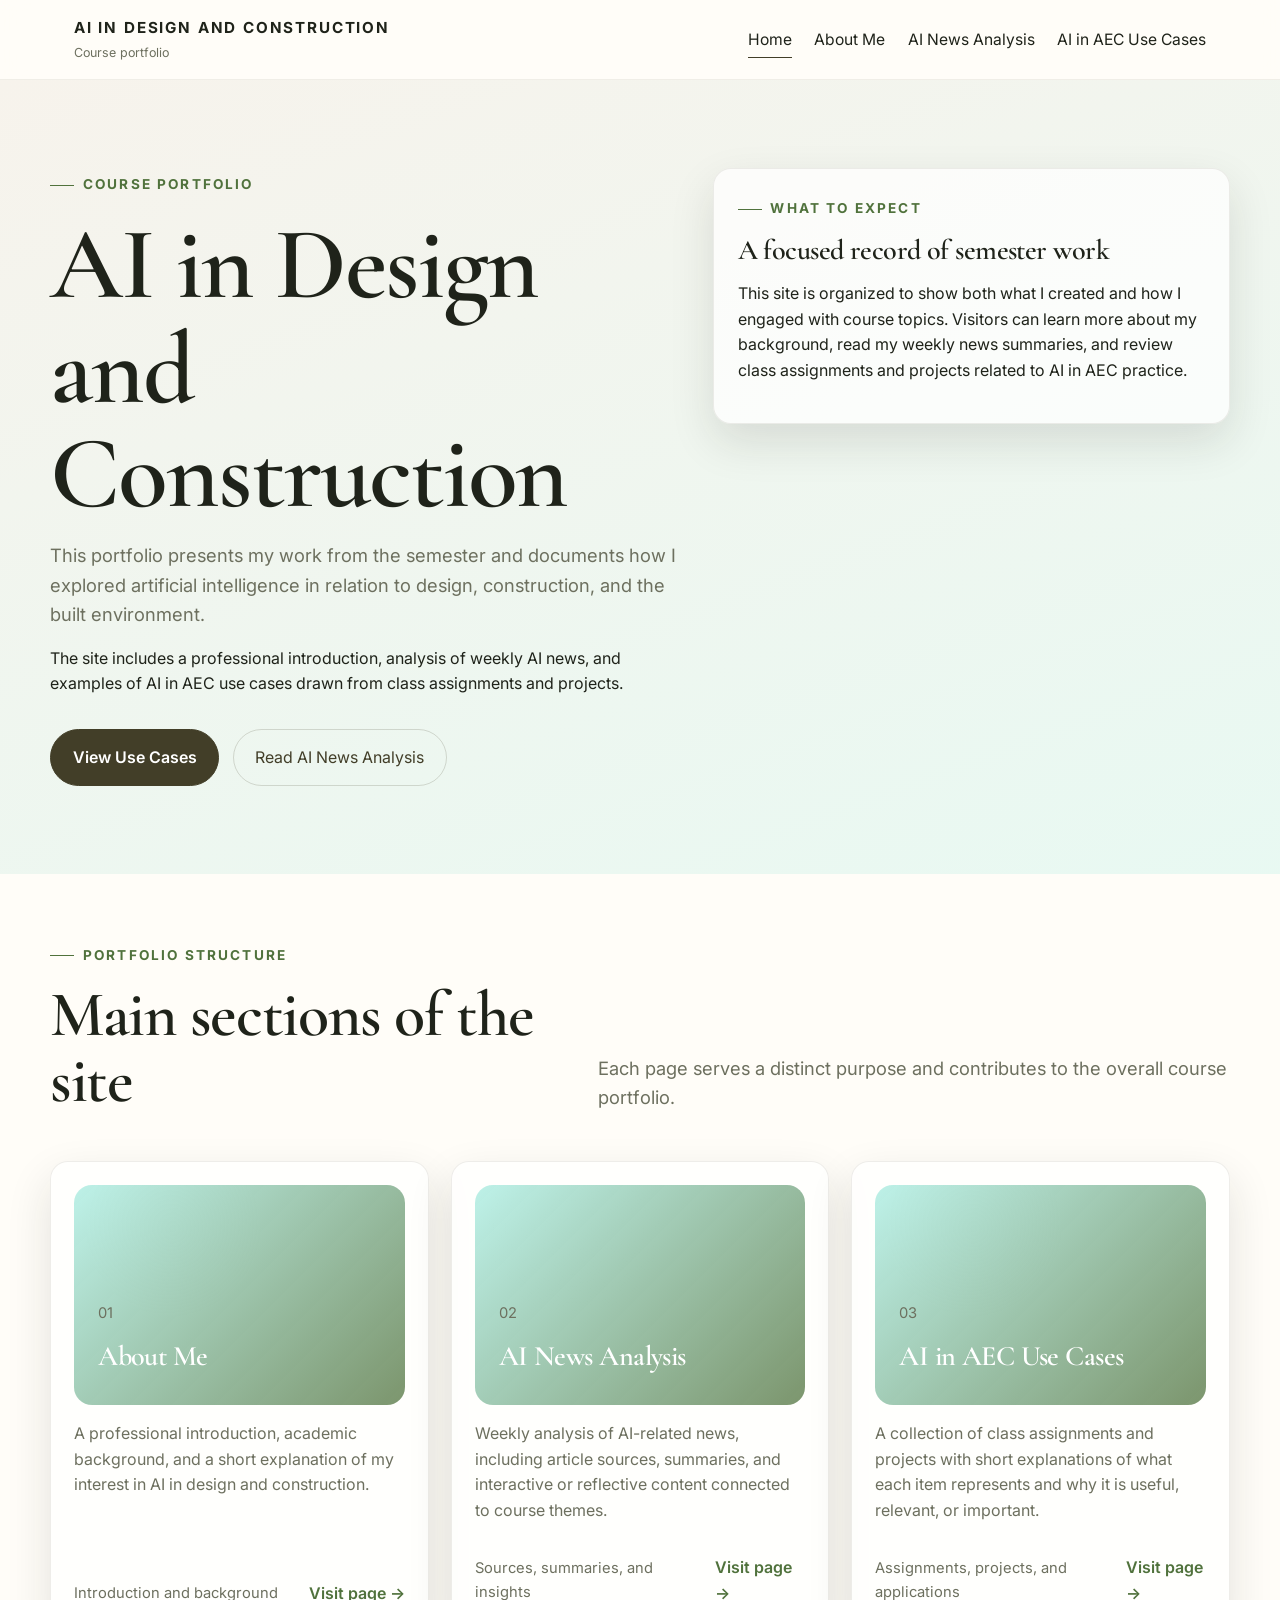
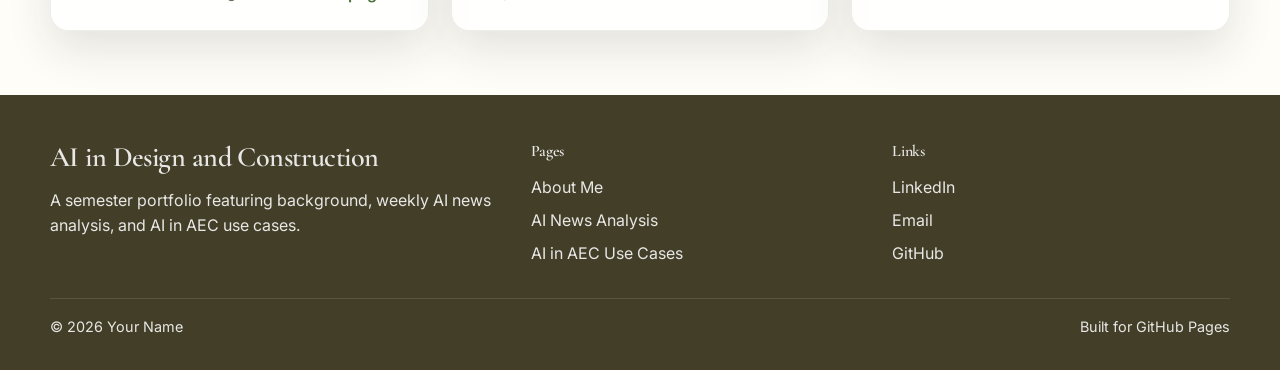
==== commit a2592d25: "index.html" ====
--- a/index.html
+++ b/index.html
@@ -3,8 +3,8 @@
 <head>
   <meta charset="UTF-8">
   <meta name="viewport" content="width=device-width, initial-scale=1.0">
-  <meta name="description" content="Portfolio website for an AI in Design and Construction course.">
-  <title>Home | AI in Design &amp; Construction</title>
+  <meta name="description" content="Portfolio for an AI in Design and Construction course, featuring weekly AI news analysis and AI in AEC use cases.">
+  <title>Home | AI in Design and Construction</title>
   <link rel="preconnect" href="https://fonts.googleapis.com">
   <link rel="preconnect" href="https://fonts.gstatic.com" crossorigin>
   <link href="https://fonts.googleapis.com/css2?family=Cormorant+Garamond:wght@500;600;700&family=Inter:wght@400;500;600;700&display=swap" rel="stylesheet">
@@ -14,15 +14,17 @@
   <header class="site-header">
     <nav class="navbar">
       <a class="brand" href="index.html">
-        <span class="brand__name">AI in Design &amp; Construction</span>
-        <span class="brand__subtext">Course portfolio and semester work</span>
+        <span class="brand__name">AI in Design and Construction</span>
+        <span class="brand__subtext">Course portfolio</span>
       </a>
+
       <button class="nav-toggle" type="button" aria-label="Toggle navigation" aria-expanded="false">☰</button>
+
       <div class="nav-links">
         <a href="index.html" aria-current="page">Home</a>
         <a href="about.html">About Me</a>
-        <a href="projects.html">Projects</a>
-        <a href="articles.html">Weekly Articles</a>
+        <a href="news.html">AI News Analysis</a>
+        <a href="use-cases.html">AI in AEC Use Cases</a>
       </div>
     </nav>
   </header>
@@ -31,34 +33,43 @@
     <section class="page-hero section">
       <div class="container page-hero__grid">
         <div>
-          <span class="eyebrow">Welcome</span>
+          <span class="eyebrow">Course Portfolio</span>
           <h1>AI in Design and Construction</h1>
           <p class="lead">
-            This website presents my work for the semester, including course projects, assignments, and weekly article summaries. It documents how I explored artificial intelligence in relation to design, construction, and the built environment.
+            This portfolio presents my work from the semester and documents how I explored
+            artificial intelligence in relation to design, construction, and the built environment.
           </p>
           <p>
-            The portfolio is organized into three main sections: an About Me page, a Projects page, and a Weekly Articles page. Together, these pages show both the work I produced and the ideas I engaged with throughout the course.
+            The site includes a professional introduction, analysis of weekly AI news, and
+            examples of AI in AEC use cases drawn from class assignments and projects.
           </p>
+
+          <div class="hero__actions">
+            <a class="button" href="use-cases.html">View Use Cases</a>
+            <a class="button-outline" href="news.html">Read AI News Analysis</a>
+          </div>
         </div>
 
-        <div class="panel">
-          <span class="eyebrow">Portfolio Overview</span>
-          <h3>What you will find here</h3>
+        <aside class="panel">
+          <span class="eyebrow">What to Expect</span>
+          <h3>A focused record of semester work</h3>
           <p>
-            This site highlights my learning process, project development, and reflections on how AI tools and methods can influence design thinking, communication, and construction practice.
+            This site is organized to show both what I created and how I engaged with course topics.
+            Visitors can learn more about my background, read my weekly news summaries, and review
+            class assignments and projects related to AI in AEC practice.
           </p>
-        </div>
+        </aside>
       </div>
     </section>
 
     <section class="section section--tight">
       <div class="container section-header">
         <div>
-          <span class="eyebrow">Site Map</span>
-          <h2>Explore the portfolio</h2>
+          <span class="eyebrow">Portfolio Structure</span>
+          <h2>Main sections of the site</h2>
         </div>
         <p class="lead">
-          Each page serves a different purpose and together they create a complete record of my semester work.
+          Each page serves a distinct purpose and contributes to the overall course portfolio.
         </p>
       </div>
 
@@ -71,10 +82,11 @@
             </div>
           </div>
           <p>
-            Learn more about my background, academic interests, and why I am interested in the role of AI in design and construction.
+            A professional introduction, academic background, and a short explanation of my
+            interest in AI in design and construction.
           </p>
           <div class="project-card__footer">
-            <span class="small muted">Background and course context</span>
+            <span class="small muted">Introduction and background</span>
             <a class="arrow-link" href="about.html">Visit page →</a>
           </div>
         </article>
@@ -83,15 +95,16 @@
           <div class="project-card__thumb">
             <div class="thumb-content">
               <p class="small">02</p>
-              <h3>Projects</h3>
+              <h3>AI News Analysis</h3>
             </div>
           </div>
           <p>
-            Review the assignments, experiments, and project work I completed during the course, along with summaries and project detail pages.
+            Weekly analysis of AI-related news, including article sources, summaries, and
+            interactive or reflective content connected to course themes.
           </p>
           <div class="project-card__footer">
-            <span class="small muted">Semester assignments and deliverables</span>
-            <a class="arrow-link" href="projects.html">Visit page →</a>
+            <span class="small muted">Sources, summaries, and insights</span>
+            <a class="arrow-link" href="news.html">Visit page →</a>
           </div>
         </article>
 
@@ -99,94 +112,18 @@
           <div class="project-card__thumb">
             <div class="thumb-content">
               <p class="small">03</p>
-              <h3>Weekly Articles</h3>
+              <h3>AI in AEC Use Cases</h3>
             </div>
           </div>
           <p>
-            Read the article summaries and reflections I prepared for class, showing how course readings shaped my understanding over time.
+            A collection of class assignments and projects with short explanations of what
+            each item represents and why it is useful, relevant, or important.
           </p>
           <div class="project-card__footer">
-            <span class="small muted">Reading summaries and reflections</span>
-            <a class="arrow-link" href="articles.html">Visit page →</a>
+            <span class="small muted">Assignments, projects, and applications</span>
+            <a class="arrow-link" href="use-cases.html">Visit page →</a>
           </div>
         </article>
-      </div>
-    </section>
-
-    <section class="section section--tight">
-      <div class="container section-header">
-        <div>
-          <span class="eyebrow">Course Focus</span>
-          <h2>Main themes explored this semester</h2>
-        </div>
-      </div>
-
-      <div class="container grid-3">
-        <article class="project-card">
-          <div class="project-card__thumb">
-            <div class="thumb-content">
-              <p class="small">Theme 01</p>
-              <h3>AI Tools and Workflows</h3>
-            </div>
-          </div>
-          <p>
-            Exploring how AI tools can support ideation, analysis, content generation, visualization, and communication in design and construction settings.
-          </p>
-        </article>
-
-        <article class="project-card">
-          <div class="project-card__thumb">
-            <div class="thumb-content">
-              <p class="small">Theme 02</p>
-              <h3>Design and Communication</h3>
-            </div>
-          </div>
-          <p>
-            Examining how digital tools influence representation, presentation, and the communication of ideas across design and project contexts.
-          </p>
-        </article>
-
-        <article class="project-card">
-          <div class="project-card__thumb">
-            <div class="thumb-content">
-              <p class="small">Theme 03</p>
-              <h3>Construction and Innovation</h3>
-            </div>
-          </div>
-          <p>
-            Reflecting on how AI may shape workflows, decision-making, and future practice in architecture, engineering, and construction.
-          </p>
-        </article>
-      </div>
-    </section>
-
-    <section class="section section--tight">
-      <div class="container template-grid">
-        <div class="template-note">
-          <span class="eyebrow">Featured Work</span>
-          <h3>Use this homepage as a guide</h3>
-          <p>
-            This page works best as a clear introduction to the rest of the portfolio. Keep the text short, then let the Projects and Weekly Articles pages carry the detail.
-          </p>
-        </div>
-
-        <div class="template-note">
-          <span class="eyebrow">Publishing Note</span>
-          <h3>Before posting to GitHub</h3>
-          <p>
-            Replace the placeholder wording with your course title, your name, your project titles, and any details that better reflect the actual work you completed this semester.
-          </p>
-        </div>
-      </div>
-    </section>
-
-    <section class="section">
-      <div class="container panel">
-        <span class="eyebrow">Closing</span>
-        <h2>A portfolio of learning, reflection, and applied course work</h2>
-        <p class="lead">
-          This website is intended to present what I created, what I studied, and what I learned in my AI in Design and Construction course. It serves as both a class portfolio and a record of how I engaged with emerging ideas in the field.
-        </p>
       </div>
     </section>
   </main>
@@ -194,28 +131,32 @@
   <footer class="site-footer">
     <div class="container footer-grid">
       <div>
-        <h3>AI in Design &amp; Construction</h3>
-        <p>Semester portfolio documenting coursework, projects, and article summaries.</p>
+        <h3>AI in Design and Construction</h3>
+        <p>A semester portfolio featuring background, weekly AI news analysis, and AI in AEC use cases.</p>
       </div>
+
       <div>
         <h4>Pages</h4>
         <ul class="footer-list">
           <li><a href="about.html">About Me</a></li>
-          <li><a href="projects.html">Projects</a></li>
-          <li><a href="articles.html">Weekly Articles</a></li>
+          <li><a href="news.html">AI News Analysis</a></li>
+          <li><a href="use-cases.html">AI in AEC Use Cases</a></li>
         </ul>
       </div>
+
       <div>
-        <h4>Templates</h4>
+        <h4>Links</h4>
         <ul class="footer-list">
-          <li><a href="project-detail.html">Project detail page</a></li>
-          <li><a href="article-detail.html">Article detail page</a></li>
+          <li><a href="#">LinkedIn</a></li>
+          <li><a href="#">Email</a></li>
+          <li><a href="#">GitHub</a></li>
         </ul>
       </div>
     </div>
+
     <div class="container footer-bottom">
-      <span>© 2026 Your Name. Update before publishing.</span>
-      <span>Built for GitHub Pages.</span>
+      <span>© 2026 Your Name</span>
+      <span>Built for GitHub Pages</span>
     </div>
   </footer>
 
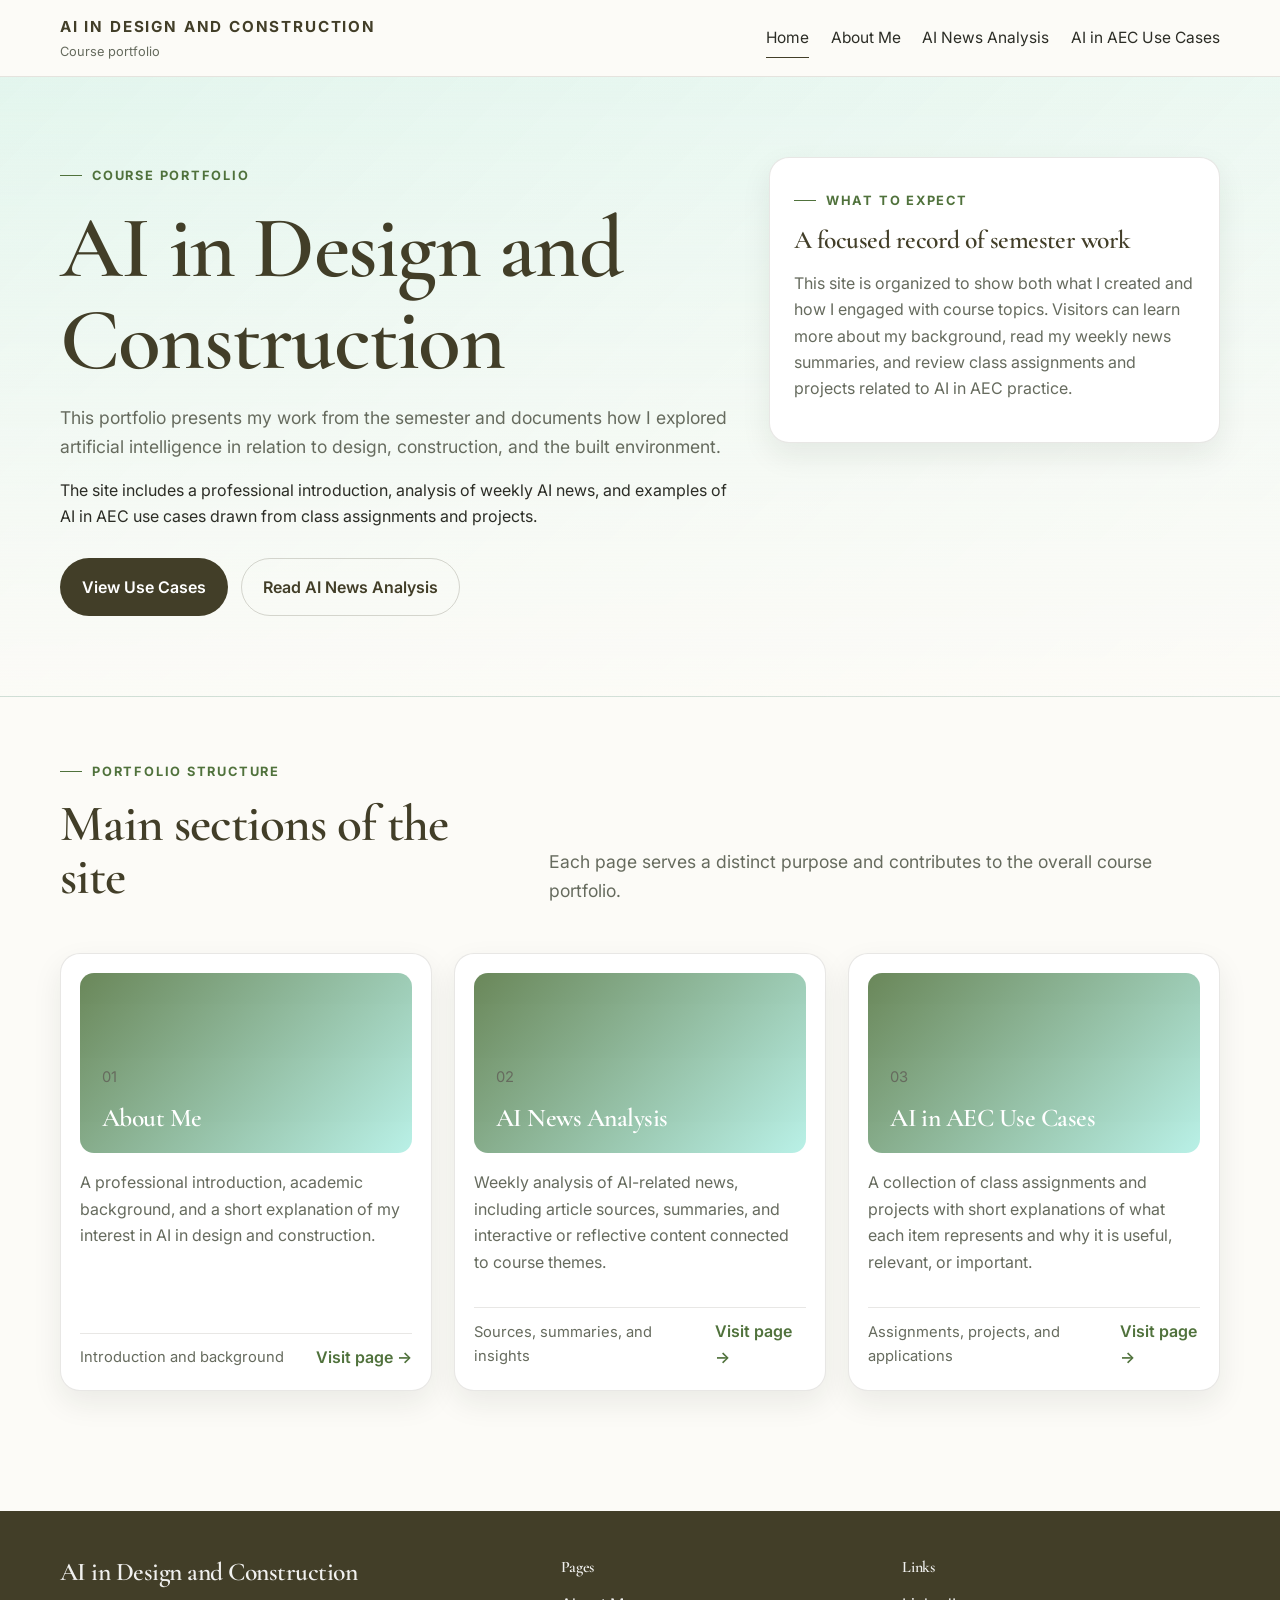
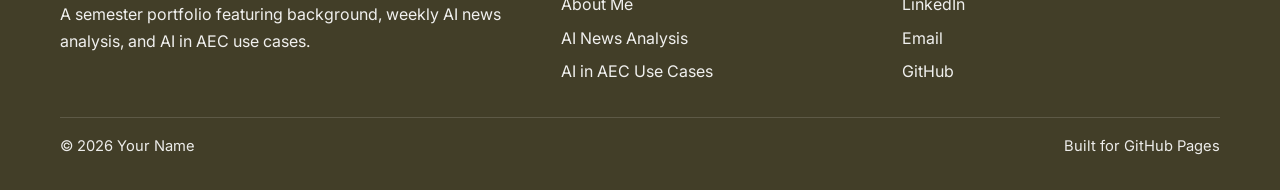
==== commit 31109346: "index.html" ====
--- a/index.html
+++ b/index.html
@@ -23,8 +23,8 @@
       <div class="nav-links">
         <a href="index.html" aria-current="page">Home</a>
         <a href="about.html">About Me</a>
-        <a href="news.html">AI News Analysis</a>
-        <a href="use-cases.html">AI in AEC Use Cases</a>
+        <a href="articles.html">AI News Analysis</a>
+        <a href="projects.html">AI in AEC Use Cases</a>
       </div>
     </nav>
   </header>
@@ -45,8 +45,8 @@
           </p>
 
           <div class="hero__actions">
-            <a class="button" href="use-cases.html">View Use Cases</a>
-            <a class="button-outline" href="news.html">Read AI News Analysis</a>
+            <a class="button" href="projects.html">View Use Cases</a>
+            <a class="button-outline" href="articles.html">Read AI News Analysis</a>
           </div>
         </div>
 
@@ -104,7 +104,7 @@
           </p>
           <div class="project-card__footer">
             <span class="small muted">Sources, summaries, and insights</span>
-            <a class="arrow-link" href="news.html">Visit page →</a>
+            <a class="arrow-link" href="articles.html">Visit page →</a>
           </div>
         </article>
 
@@ -121,7 +121,7 @@
           </p>
           <div class="project-card__footer">
             <span class="small muted">Assignments, projects, and applications</span>
-            <a class="arrow-link" href="use-cases.html">Visit page →</a>
+            <a class="arrow-link" href="projects.html">Visit page →</a>
           </div>
         </article>
       </div>
@@ -139,8 +139,8 @@
         <h4>Pages</h4>
         <ul class="footer-list">
           <li><a href="about.html">About Me</a></li>
-          <li><a href="news.html">AI News Analysis</a></li>
-          <li><a href="use-cases.html">AI in AEC Use Cases</a></li>
+          <li><a href="articles.html">AI News Analysis</a></li>
+          <li><a href="projects.html">AI in AEC Use Cases</a></li>
         </ul>
       </div>
 
--- a/styles.css
+++ b/styles.css
@@ -4,16 +4,21 @@
   --mint-leaf: #63b995;
   --fern: #50723c;
   --dark-khaki: #423e28;
-  --cream: #f7f3ec;
-  --paper: #fffdf8;
-  --charcoal: #1f231a;
-  --muted: #6d705f;
-  --line: rgba(66, 62, 40, 0.16);
-  --shadow: 0 18px 45px rgba(31, 35, 26, 0.12);
-  --radius-xl: 28px;
-  --radius-lg: 18px;
-  --radius-md: 12px;
-  --max-width: 1180px;
+
+  --paper: #fcfbf7;
+  --surface: #ffffff;
+  --surface-soft: #f4f7f2;
+  --text: #2c2d26;
+  --muted: #666b5e;
+  --line: rgba(66, 62, 40, 0.12);
+  --shadow: 0 12px 30px rgba(31, 35, 26, 0.08);
+
+  --radius-lg: 20px;
+  --radius-md: 14px;
+  --radius-sm: 10px;
+
+  --max-width: 1160px;
+
   --serif: "Cormorant Garamond", Georgia, "Times New Roman", serif;
   --sans: "Inter", Arial, Helvetica, sans-serif;
 }
@@ -29,9 +34,9 @@
 body {
   margin: 0;
   font-family: var(--sans);
-  color: var(--charcoal);
+  color: var(--text);
   background: var(--paper);
-  line-height: 1.6;
+  line-height: 1.65;
 }
 
 img {
@@ -51,38 +56,6 @@
 ul {
   margin: 0;
   padding-left: 1.1rem;
-}
-
-.section {
-  padding: 5.5rem 1.5rem;
-}
-
-.section--tight {
-  padding: 4rem 1.5rem;
-}
-
-.container {
-  width: min(100%, var(--max-width));
-  margin: 0 auto;
-}
-
-.eyebrow {
-  display: inline-flex;
-  align-items: center;
-  gap: 0.55rem;
-  margin-bottom: 1rem;
-  font-size: 0.85rem;
-  text-transform: uppercase;
-  letter-spacing: 0.16em;
-  color: var(--fern);
-  font-weight: 700;
-}
-
-.eyebrow::before {
-  content: "";
-  width: 1.5rem;
-  height: 1px;
-  background: currentColor;
 }
 
 h1,
@@ -90,52 +63,77 @@
 h3,
 h4 {
   margin: 0 0 1rem;
-  line-height: 1.02;
   font-family: var(--serif);
   font-weight: 600;
+  line-height: 1.05;
   letter-spacing: -0.02em;
+  color: var(--dark-khaki);
 }
 
 h1 {
-  font-size: clamp(3.2rem, 8vw, 6.8rem);
+  font-size: clamp(3rem, 7vw, 5.5rem);
 }
 
 h2 {
-  font-size: clamp(2.2rem, 5vw, 4rem);
+  font-size: clamp(2rem, 4vw, 3.5rem);
 }
 
 h3 {
-  font-size: clamp(1.5rem, 2.2vw, 2rem);
+  font-size: clamp(1.4rem, 2vw, 2rem);
+}
+
+.container {
+  width: min(100% - 3rem, var(--max-width));
+  margin: 0 auto;
+}
+
+.section {
+  padding: 5rem 0;
+}
+
+.section--tight {
+  padding: 3.5rem 0;
 }
 
 .lead {
-  font-size: 1.15rem;
+  font-size: 1.1rem;
   color: var(--muted);
-  max-width: 42rem;
-}
-
-.text-large {
-  font-size: 1.08rem;
+  max-width: 44rem;
+}
+
+.small {
+  font-size: 0.92rem;
 }
 
 .muted {
   color: var(--muted);
 }
 
-.small {
-  font-size: 0.92rem;
-}
-
-.site-shell {
-  min-height: 100vh;
+.eyebrow {
+  display: inline-flex;
+  align-items: center;
+  gap: 0.6rem;
+  margin-bottom: 1rem;
+  font-size: 0.8rem;
+  text-transform: uppercase;
+  letter-spacing: 0.14em;
+  font-weight: 700;
+  color: var(--fern);
+}
+
+.eyebrow::before {
+  content: "";
+  width: 1.4rem;
+  height: 1px;
+  background: currentColor;
 }
 
 .site-header {
   position: sticky;
   top: 0;
-  z-index: 30;
-  background: rgba(255, 253, 248, 0.88);
-  border-bottom: 1px solid rgba(66, 62, 40, 0.08);
+  z-index: 100;
+  background: rgba(252, 251, 247, 0.92);
+  border-bottom: 1px solid var(--line);
   backdrop-filter: blur(14px);
 }
 
@@ -143,9 +141,9 @@
   display: flex;
   align-items: center;
   justify-content: space-between;
-  gap: 1.25rem;
-  padding: 1rem 1.5rem;
-  width: min(100%, var(--max-width));
+  gap: 1.5rem;
+  min-height: 76px;
+  width: min(100% - 3rem, var(--max-width));
   margin: 0 auto;
 }
 
@@ -156,14 +154,15 @@
 }
 
 .brand__name {
+  font-size: 0.95rem;
   font-weight: 700;
+  text-transform: uppercase;
   letter-spacing: 0.12em;
-  font-size: 0.95rem;
-  text-transform: uppercase;
+  color: var(--dark-khaki);
 }
 
 .brand__subtext {
-  font-size: 0.78rem;
+  font-size: 0.8rem;
   color: var(--muted);
 }
 
@@ -171,27 +170,28 @@
   display: none;
   border: 0;
   background: transparent;
+  color: var(--dark-khaki);
   font-size: 1.5rem;
   cursor: pointer;
-  color: var(--dark-khaki);
 }
 
 .nav-links {
   display: flex;
   align-items: center;
-  gap: 1.4rem;
+  gap: 1.35rem;
 }
 
 .nav-links a {
   position: relative;
-  font-size: 0.98rem;
+  font-size: 0.97rem;
+  color: var(--text);
 }
 
 .nav-links a::after {
   content: "";
   position: absolute;
   left: 0;
-  bottom: -0.4rem;
+  bottom: -0.45rem;
   width: 100%;
   height: 1px;
   background: var(--dark-khaki);
@@ -205,330 +205,135 @@
   transform: scaleX(1);
 }
 
+.page-hero {
+  background:
+    linear-gradient(180deg, rgba(173, 238, 227, 0.16), rgba(252, 251, 247, 0.95)),
+    linear-gradient(135deg, rgba(134, 222, 183, 0.12), rgba(255, 255, 255, 0));
+  border-bottom: 1px solid var(--line);
+}
+
+.page-hero__grid {
+  display: grid;
+  grid-template-columns: 1.2fr 0.8fr;
+  gap: 2rem;
+  align-items: start;
+}
+
+.hero__actions {
+  display: flex;
+  flex-wrap: wrap;
+  gap: 0.85rem;
+  margin-top: 1.8rem;
+}
+
 .button,
 .button-outline,
 .chip {
   display: inline-flex;
   align-items: center;
   justify-content: center;
-  gap: 0.55rem;
   border-radius: 999px;
-  transition: transform 0.25s ease, background 0.25s ease, border-color 0.25s ease;
+  transition: transform 0.2s ease, background 0.2s ease, border-color 0.2s ease;
+}
+
+.button,
+.button-outline {
+  padding: 0.9rem 1.3rem;
+  font-weight: 600;
+  border: 1px solid transparent;
 }
 
 .button {
-  padding: 0.92rem 1.35rem;
   background: var(--dark-khaki);
   color: #fff;
-  font-weight: 600;
-  border: 1px solid var(--dark-khaki);
-}
-
-.button:hover,
-.button-outline:hover,
-.card:hover,
-.feature:hover,
-.article-card:hover,
-.project-card:hover,
-.stat-card:hover {
-  transform: translateY(-2px);
+}
+
+.button:hover {
+  transform: translateY(-1px);
 }
 
 .button-outline {
-  padding: 0.92rem 1.35rem;
   background: transparent;
   color: var(--dark-khaki);
-  border: 1px solid rgba(66, 62, 40, 0.18);
-}
-
-.hero {
-  position: relative;
+  border-color: rgba(66, 62, 40, 0.2);
+}
+
+.button-outline:hover {
+  transform: translateY(-1px);
+  background: rgba(66, 62, 40, 0.04);
+}
+
+.panel,
+.project-card,
+.article-card {
+  background: var(--surface);
+  border: 1px solid var(--line);
+  border-radius: var(--radius-lg);
+  box-shadow: var(--shadow);
+}
+
+.panel {
+  padding: 1.5rem;
+}
+
+.section-header {
+  display: flex;
+  justify-content: space-between;
+  align-items: end;
+  gap: 2rem;
+  margin-bottom: 2rem;
+}
+
+.grid-2,
+.grid-3 {
+  display: grid;
+  gap: 1.4rem;
+}
+
+.grid-2 {
+  grid-template-columns: repeat(2, minmax(0, 1fr));
+}
+
+.grid-3 {
+  grid-template-columns: repeat(3, minmax(0, 1fr));
+}
+
+.project-card,
+.article-card {
+  display: flex;
+  flex-direction: column;
+  gap: 1rem;
+  padding: 1.2rem;
+}
+
+.project-card__thumb,
+.article-card__thumb {
+  min-height: 180px;
+  border-radius: var(--radius-md);
   overflow: hidden;
   background:
-    radial-gradient(circle at 20% 20%, rgba(173, 238, 227, 0.85), transparent 28%),
-    radial-gradient(circle at 80% 18%, rgba(134, 222, 183, 0.65), transparent 30%),
-    linear-gradient(135deg, rgba(247, 243, 236, 1) 0%, rgba(237, 249, 243, 1) 48%, rgba(173, 238, 227, 0.5) 100%);
-}
-
-.hero::after {
-  content: "";
-  position: absolute;
-  inset: auto -10% -35% auto;
-  width: 28rem;
-  height: 28rem;
-  border-radius: 50%;
-  background: radial-gradient(circle, rgba(99, 185, 149, 0.3), transparent 68%);
-  filter: blur(10px);
-}
-
-.hero__grid {
-  display: grid;
-  grid-template-columns: 1.15fr 0.85fr;
-  align-items: end;
-  gap: 2rem;
-  min-height: calc(100vh - 86px);
-  padding: 4rem 1.5rem 5rem;
-}
-
-.hero__content {
-  position: relative;
-  z-index: 2;
-}
-
-.hero__actions {
-  display: flex;
-  flex-wrap: wrap;
-  gap: 0.85rem;
-  margin-top: 2rem;
-}
-
-.hero__meta {
-  display: grid;
-  grid-template-columns: repeat(2, minmax(0, 1fr));
-  gap: 1rem;
-  margin-top: 2.25rem;
-}
-
-.hero__meta-card,
-.panel,
-.card,
-.feature,
-.project-card,
-.article-card,
-.stat-card,
-.timeline-item,
-.contact-card,
-.info-block,
-.quote-card,
-.template-note {
-  background: rgba(255, 255, 255, 0.72);
-  border: 1px solid rgba(66, 62, 40, 0.09);
-  border-radius: var(--radius-lg);
-  box-shadow: var(--shadow);
-}
-
-.hero__meta-card {
-  padding: 1rem 1.05rem;
-}
-
-.hero__meta-card strong {
-  display: block;
-  margin-bottom: 0.25rem;
-  font-size: 0.92rem;
-  text-transform: uppercase;
-  letter-spacing: 0.08em;
-  color: var(--fern);
-}
-
-.hero__visual {
-  position: relative;
-  z-index: 2;
-}
-
-.editorial-stack {
-  position: relative;
-  min-height: 34rem;
-}
-
-.editorial-card {
-  position: absolute;
-  border-radius: 28px;
-  overflow: hidden;
-  box-shadow: var(--shadow);
-  border: 1px solid rgba(66, 62, 40, 0.1);
-}
-
-.editorial-card--large {
-  inset: 0 1.5rem 2rem 0;
-  background: linear-gradient(160deg, rgba(80, 114, 60, 0.92), rgba(173, 238, 227, 0.75));
-  padding: 2rem;
-  display: flex;
-  align-items: end;
-  color: #fff;
-}
-
-.editorial-card--small {
-  right: 0;
-  bottom: 0;
-  width: 14rem;
-  background: var(--paper);
-  padding: 1rem;
-}
-
-.editorial-card__label {
-  display: inline-block;
-  margin-bottom: 0.8rem;
-  padding: 0.35rem 0.7rem;
-  border-radius: 999px;
-  background: rgba(255, 255, 255, 0.18);
-  backdrop-filter: blur(10px);
-  font-size: 0.8rem;
-  text-transform: uppercase;
-  letter-spacing: 0.1em;
-}
-
-.editorial-card__title {
-  font-family: var(--serif);
-  font-size: clamp(2rem, 4vw, 3.2rem);
-  line-height: 0.95;
-  margin-bottom: 0.8rem;
-}
-
-.editorial-card__small-title {
-  font-family: var(--serif);
-  font-size: 1.3rem;
-  margin-bottom: 0.4rem;
-}
-
-.section-header {
-  display: flex;
-  justify-content: space-between;
-  gap: 2rem;
-  align-items: end;
-  margin-bottom: 2rem;
-}
-
-.grid-3,
-.grid-4,
-.grid-2 {
-  display: grid;
-  gap: 1.35rem;
-}
-
-.grid-2 {
-  grid-template-columns: repeat(2, minmax(0, 1fr));
-}
-
-.grid-3 {
-  grid-template-columns: repeat(3, minmax(0, 1fr));
-}
-
-.grid-4 {
-  grid-template-columns: repeat(4, minmax(0, 1fr));
-}
-
-.card,
-.feature,
-.project-card,
-.article-card,
-.stat-card,
-.timeline-item,
-.contact-card,
-.info-block,
-.quote-card,
-.template-note,
-.panel {
-  padding: 1.45rem;
-}
-
-.card h3,
-.feature h3,
-.project-card h3,
-.article-card h3,
-.info-block h3,
-.contact-card h3 {
-  margin-bottom: 0.65rem;
-}
-
-.card p,
-.feature p,
-.project-card p,
-.article-card p,
-.quote-card p,
-.info-block p,
-.contact-card p {
-  color: var(--muted);
-}
-
-.feature {
-  background: linear-gradient(180deg, rgba(255,255,255,0.8), rgba(173, 238, 227, 0.22));
-}
-
-.section-split {
-  display: grid;
-  grid-template-columns: 0.95fr 1.05fr;
-  gap: 2rem;
-  align-items: start;
-}
-
-.highlight-panel {
-  min-height: 100%;
-  background: linear-gradient(150deg, rgba(66, 62, 40, 1), rgba(80, 114, 60, 0.88));
-  color: #fff;
-  padding: 2rem;
-  border-radius: var(--radius-xl);
-  box-shadow: var(--shadow);
-}
-
-.highlight-panel p {
-  color: rgba(255,255,255,0.84);
-}
-
-.metrics {
-  display: grid;
-  grid-template-columns: repeat(3, minmax(0, 1fr));
-  gap: 1rem;
-  margin-top: 1.5rem;
-}
-
-.metric {
-  border-top: 1px solid rgba(255,255,255,0.18);
-  padding-top: 1rem;
-}
-
-.metric strong {
-  display: block;
-  font-size: 1.85rem;
-  font-family: var(--serif);
-  line-height: 1;
-  margin-bottom: 0.3rem;
-}
-
-.project-card,
-.article-card {
-  display: flex;
-  flex-direction: column;
-  gap: 1rem;
-}
-
-.project-card__thumb,
-.article-card__thumb,
-.detail-hero__media,
-.profile-panel {
-  border-radius: 18px;
-  overflow: hidden;
-  min-height: 220px;
-}
-
-.project-card__thumb,
-.article-card__thumb,
-.detail-hero__media {
-  background:
-    linear-gradient(135deg, rgba(173, 238, 227, 0.8), rgba(80, 114, 60, 0.75)),
-    radial-gradient(circle at 30% 20%, rgba(255,255,255,0.4), transparent 30%);
+    linear-gradient(135deg, rgba(80, 114, 60, 0.85), rgba(173, 238, 227, 0.85)),
+    linear-gradient(180deg, rgba(255, 255, 255, 0.08), rgba(255, 255, 255, 0));
 }
 
 .thumb-content {
-  min-height: 220px;
-  padding: 1.5rem;
+  min-height: 180px;
+  padding: 1.35rem;
   display: flex;
   flex-direction: column;
   justify-content: end;
   color: #fff;
 }
 
-.tags {
-  display: flex;
-  flex-wrap: wrap;
-  gap: 0.55rem;
-}
-
-.chip {
-  padding: 0.45rem 0.75rem;
-  font-size: 0.85rem;
-  border: 1px solid rgba(66, 62, 40, 0.12);
-  background: rgba(173, 238, 227, 0.18);
-  color: var(--dark-khaki);
+.thumb-content h3 {
+  color: #fff;
+  margin-bottom: 0;
+}
+
+.project-card p,
+.article-card p,
+.panel p {
+  color: var(--muted);
 }
 
 .project-card__footer,
@@ -538,6 +343,8 @@
   align-items: center;
   gap: 1rem;
   margin-top: auto;
+  padding-top: 0.6rem;
+  border-top: 1px solid var(--line);
 }
 
 .arrow-link {
@@ -545,218 +352,50 @@
   color: var(--fern);
 }
 
-.note-bar {
+.tags {
+  display: flex;
+  flex-wrap: wrap;
+  gap: 0.55rem;
+}
+
+.chip {
+  padding: 0.45rem 0.75rem;
+  font-size: 0.84rem;
   background: rgba(173, 238, 227, 0.18);
-  border-top: 1px solid rgba(66, 62, 40, 0.08);
-  border-bottom: 1px solid rgba(66, 62, 40, 0.08);
-}
-
-.note-bar__inner {
-  display: flex;
-  justify-content: space-between;
-  gap: 1rem;
-  align-items: center;
-  padding: 1rem 1.5rem;
-}
-
-.quote-card {
-  text-align: center;
-  padding: 2.25rem;
-}
-
-.quote-card blockquote {
-  margin: 0 0 0.8rem;
-  font-family: var(--serif);
-  font-size: clamp(1.5rem, 2.4vw, 2.2rem);
-}
-
-.page-hero,
-.detail-hero {
-  background:
-    linear-gradient(160deg, rgba(247, 243, 236, 1), rgba(173, 238, 227, 0.28));
-}
-
-.page-hero__grid,
-.detail-hero__grid,
-.about-grid,
-.contact-grid,
-.template-grid {
-  display: grid;
-  grid-template-columns: 1.1fr 0.9fr;
-  gap: 2rem;
-  align-items: start;
-}
-
-.profile-panel {
-  background:
-    linear-gradient(150deg, rgba(80,114,60,0.92), rgba(134, 222, 183, 0.85));
-  padding: 2rem;
-  color: #fff;
-  display: flex;
-  flex-direction: column;
-  justify-content: end;
-  min-height: 100%;
-}
-
-.profile-panel p,
-.profile-panel li {
-  color: rgba(255,255,255,0.88);
-}
-
-.stat-card strong {
-  display: block;
-  margin-bottom: 0.4rem;
-  font-size: 1.8rem;
-  font-family: var(--serif);
-}
-
-.timeline {
-  display: grid;
-  gap: 1rem;
-}
-
-.timeline-item {
-  position: relative;
-  padding-left: 3rem;
-}
-
-.timeline-item::before {
-  content: "";
-  position: absolute;
-  left: 1.2rem;
-  top: 1.6rem;
-  width: 10px;
-  height: 10px;
-  border-radius: 50%;
-  background: var(--mint-leaf);
-}
-
-.timeline-item::after {
-  content: "";
-  position: absolute;
-  left: 1.47rem;
-  top: 2.25rem;
-  bottom: -1.4rem;
-  width: 1px;
-  background: rgba(66, 62, 40, 0.14);
-}
-
-.timeline-item:last-child::after {
-  display: none;
-}
-
-.contact-card ul {
-  list-style: none;
-  padding: 0;
-}
-
-.contact-card li + li {
-  margin-top: 0.5rem;
-}
-
-.detail-hero__media {
-  min-height: 340px;
-  position: relative;
-}
-
-.detail-hero__media .thumb-content {
-  min-height: 340px;
-}
-
-.detail-layout {
-  display: grid;
-  grid-template-columns: 0.72fr 1.28fr;
-  gap: 2rem;
-  align-items: start;
-}
-
-.sidebar-stack {
-  display: grid;
-  gap: 1rem;
-  position: sticky;
-  top: 6.8rem;
-}
-
-.detail-content {
-  display: grid;
-  gap: 1.3rem;
-}
-
-.info-list {
-  display: grid;
-  gap: 0.8rem;
-}
-
-.info-list div {
-  padding-bottom: 0.8rem;
-  border-bottom: 1px solid var(--line);
-}
-
-.info-list div:last-child {
-  padding-bottom: 0;
-  border-bottom: 0;
-}
-
-.info-list span {
-  display: block;
-  font-size: 0.82rem;
-  text-transform: uppercase;
-  letter-spacing: 0.08em;
-  color: var(--fern);
-  margin-bottom: 0.2rem;
-  font-weight: 700;
-}
-
-.image-grid {
-  display: grid;
-  grid-template-columns: repeat(3, minmax(0, 1fr));
-  gap: 1rem;
-}
-
-.image-grid .panel {
-  min-height: 170px;
-  background: linear-gradient(160deg, rgba(173, 238, 227, 0.65), rgba(99, 185, 149, 0.36));
-  display: flex;
-  align-items: end;
-}
-
-.template-note {
-  background: rgba(173, 238, 227, 0.12);
+  border: 1px solid rgba(66, 62, 40, 0.1);
+  color: var(--dark-khaki);
 }
 
 .article-list {
   display: grid;
-  gap: 1.25rem;
+  gap: 1.5rem;
 }
 
 .article-row {
   display: grid;
-  grid-template-columns: 1.35fr 0.65fr;
-  gap: 1rem;
-  align-items: stretch;
-}
-
-.article-row .article-card__thumb {
-  min-height: 100%;
+  grid-template-columns: 1.2fr 0.8fr;
+  gap: 1.4rem;
+  align-items: start;
 }
 
 .site-footer {
+  margin-top: 4rem;
+  padding: 3rem 0 2rem;
   background: var(--dark-khaki);
-  color: rgba(255,255,255,0.88);
-  padding: 3rem 1.5rem 2rem;
+  color: rgba(255, 255, 255, 0.9);
 }
 
 .footer-grid {
   display: grid;
-  grid-template-columns: 1.15fr 0.85fr 0.85fr;
+  grid-template-columns: 1.2fr 0.8fr 0.8fr;
   gap: 1.5rem;
 }
 
 .site-footer h3,
 .site-footer h4,
-.site-footer p,
-.site-footer a {
-  color: rgba(255,255,255,0.88);
+.site-footer a,
+.site-footer p {
+  color: rgba(255, 255, 255, 0.92);
 }
 
 .footer-list {
@@ -772,51 +411,47 @@
   display: flex;
   justify-content: space-between;
   gap: 1rem;
-  border-top: 1px solid rgba(255,255,255,0.12);
   margin-top: 2rem;
   padding-top: 1rem;
-  font-size: 0.9rem;
-}
-
+  border-top: 1px solid rgba(255, 255, 255, 0.14);
+  font-size: 0.92rem;
+}
+
+/* Tablet */
 @media (max-width: 960px) {
-  .hero__grid,
-  .section-split,
   .page-hero__grid,
-  .detail-hero__grid,
-  .about-grid,
-  .contact-grid,
-  .template-grid,
-  .detail-layout,
-  .article-row,
-  .footer-grid {
-    grid-template-columns: 1fr;
-  }
-
-  .grid-4 {
-    grid-template-columns: repeat(2, minmax(0, 1fr));
-  }
-
   .grid-3,
   .grid-2,
-  .metrics,
-  .image-grid {
+  .article-row,
+  .footer-grid,
+  .section-header {
     grid-template-columns: 1fr;
   }
 
-  .sidebar-stack {
-    position: static;
-  }
-
-  .editorial-stack {
-    min-height: 26rem;
-  }
-
-  .editorial-card--large {
-    inset: 0 1rem 4rem 0;
-  }
-}
-
+  .section-header {
+    display: grid;
+    align-items: start;
+  }
+}
+
+/* Mobile */
 @media (max-width: 760px) {
+  .container {
+    width: min(100% - 2rem, var(--max-width));
+  }
+
+  .section {
+    padding: 4rem 0;
+  }
+
+  .section--tight {
+    padding: 2.75rem 0;
+  }
+
+  .navbar {
+    width: min(100% - 2rem, var(--max-width));
+  }
+
   .nav-toggle {
     display: inline-flex;
   }
@@ -825,61 +460,32 @@
     position: absolute;
     left: 0;
     right: 0;
-    top: 100%;
-    background: rgba(255, 253, 248, 0.98);
-    border-bottom: 1px solid rgba(66, 62, 40, 0.08);
+    top: 76px;
+    display: none;
     flex-direction: column;
     align-items: flex-start;
-    padding: 1rem 1.5rem 1.3rem;
-    display: none;
+    gap: 1rem;
+    padding: 1rem;
+    background: rgba(252, 251, 247, 0.98);
+    border-bottom: 1px solid var(--line);
   }
 
   .nav-links.is-open {
     display: flex;
   }
 
-  .hero__meta {
-    grid-template-columns: 1fr;
-  }
-
-  .section-header,
-  .note-bar__inner,
+  .project-card__footer,
+  .article-card__footer,
   .footer-bottom {
     flex-direction: column;
     align-items: flex-start;
   }
 
-  .grid-4,
-  .grid-3,
-  .grid-2 {
-    grid-template-columns: 1fr;
-  }
-
-  .editorial-card--large {
-    padding: 1.5rem;
-  }
-
-  .editorial-card--small {
-    width: 12.5rem;
-  }
-}
-
-.home-themes > div h3 {
-  margin-bottom: 0.7rem;
-  font-size: 1.55rem;
-}
-
-.home-themes > div p {
-  margin-bottom: 0;
-  color: var(--muted);
-}
-
-.home-themes > div {
-  padding-right: 1rem;
-}
-
-@media (max-width: 960px) {
-  .home-themes > div {
-    padding-right: 0;
-  }
-}
+  h1 {
+    font-size: clamp(2.4rem, 12vw, 4rem);
+  }
+
+  h2 {
+    font-size: clamp(1.8rem, 8vw, 2.8rem);
+  }
+}
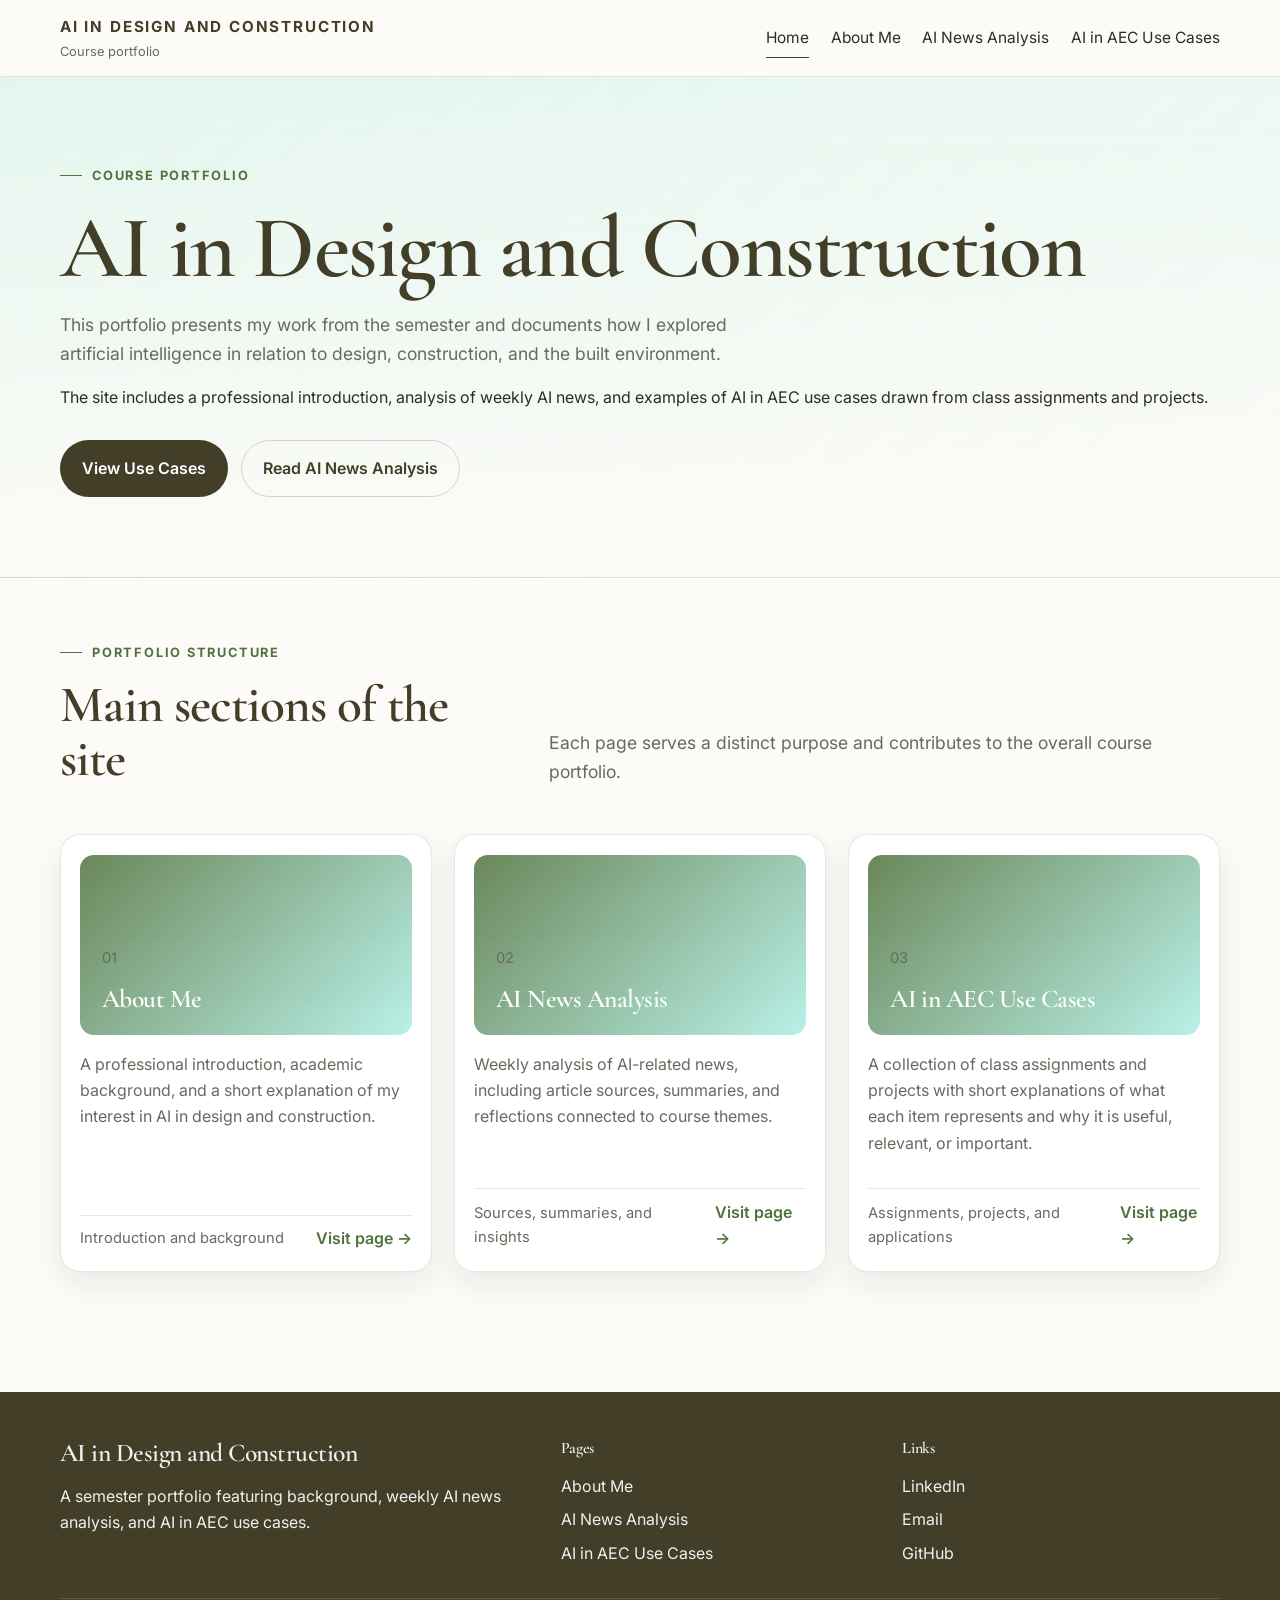
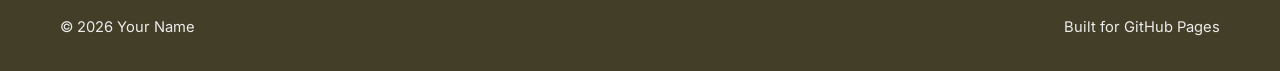
==== commit 4feca1f3: "index.html" ====
--- a/index.html
+++ b/index.html
@@ -31,7 +31,7 @@
 
   <main>
     <section class="page-hero section">
-      <div class="container page-hero__grid">
+      <div class="container page-hero__grid" style="grid-template-columns: 1fr;">
         <div>
           <span class="eyebrow">Course Portfolio</span>
           <h1>AI in Design and Construction</h1>
@@ -49,16 +49,6 @@
             <a class="button-outline" href="articles.html">Read AI News Analysis</a>
           </div>
         </div>
-
-        <aside class="panel">
-          <span class="eyebrow">What to Expect</span>
-          <h3>A focused record of semester work</h3>
-          <p>
-            This site is organized to show both what I created and how I engaged with course topics.
-            Visitors can learn more about my background, read my weekly news summaries, and review
-            class assignments and projects related to AI in AEC practice.
-          </p>
-        </aside>
       </div>
     </section>
 
@@ -100,7 +90,7 @@
           </div>
           <p>
             Weekly analysis of AI-related news, including article sources, summaries, and
-            interactive or reflective content connected to course themes.
+            reflections connected to course themes.
           </p>
           <div class="project-card__footer">
             <span class="small muted">Sources, summaries, and insights</span>
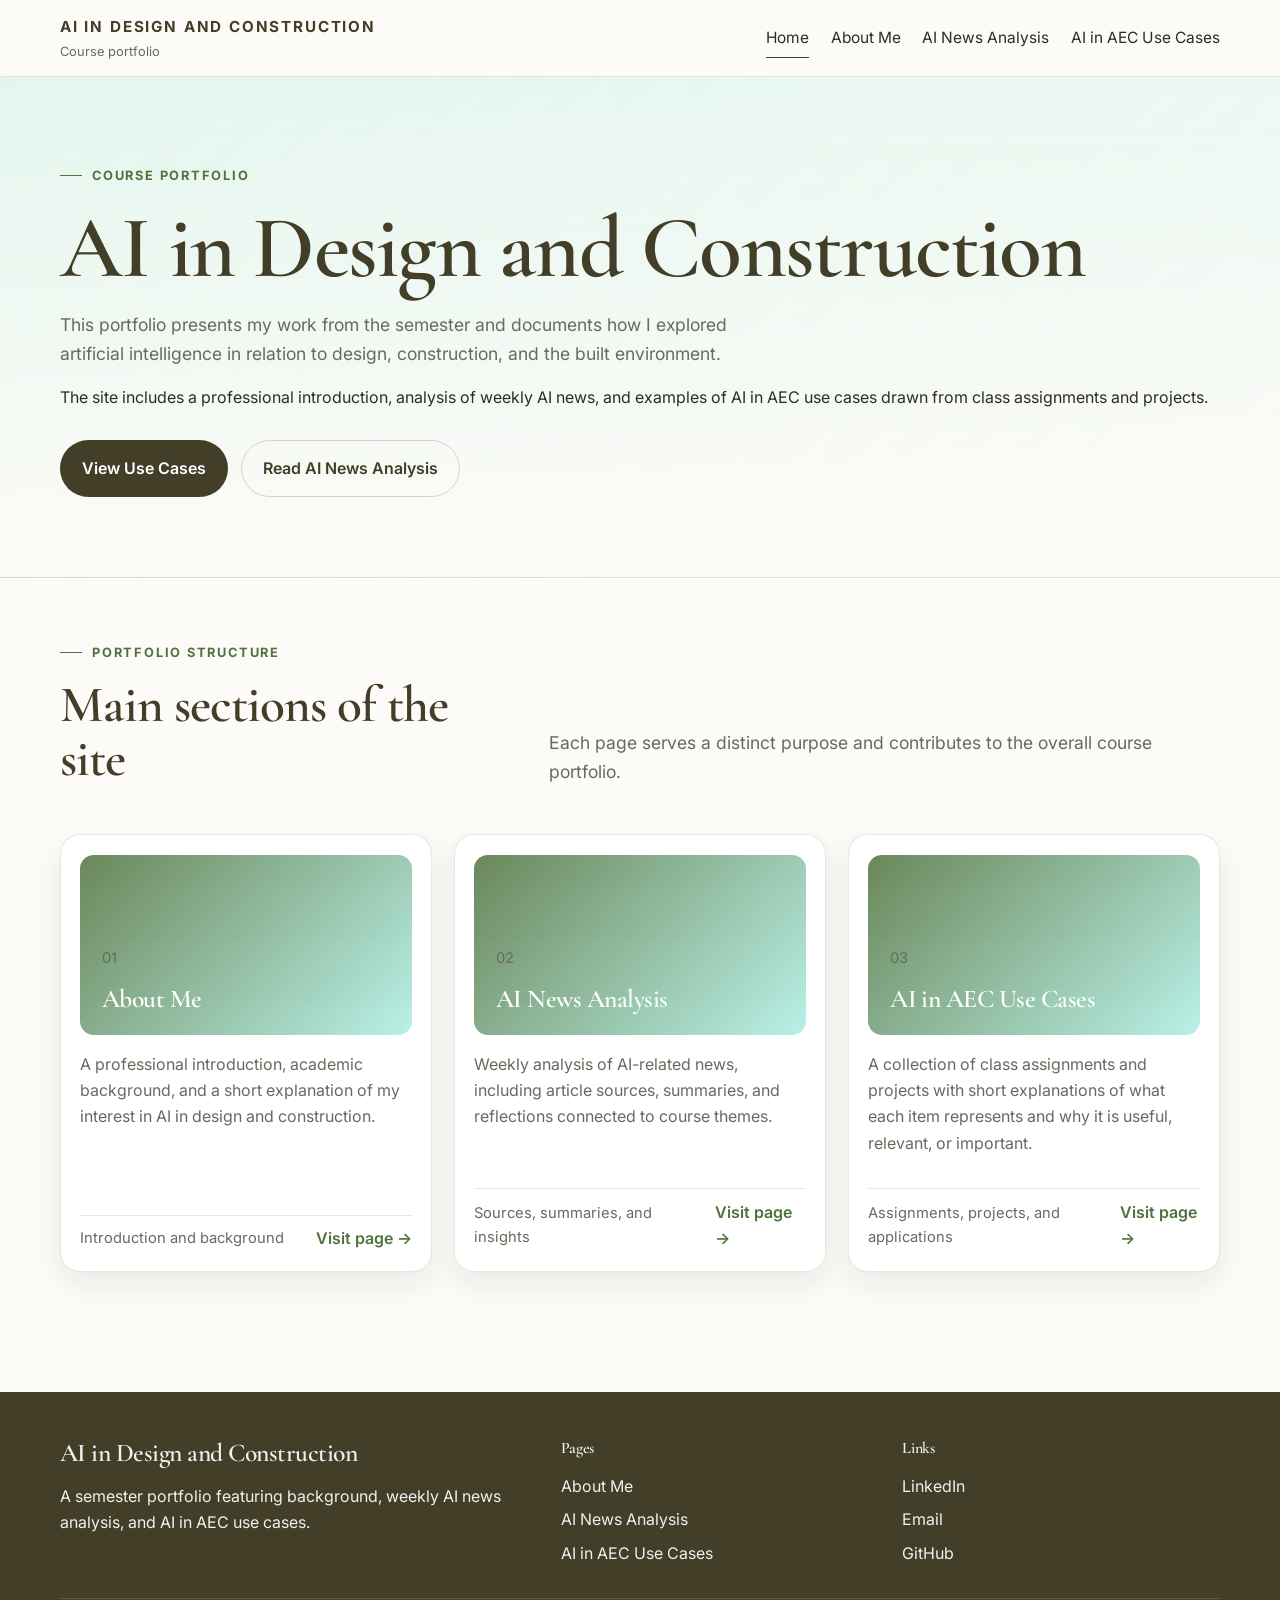
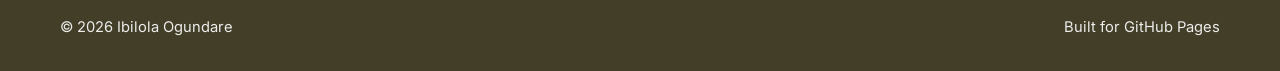
==== commit 72b3bc4d: "index.html" ====
--- a/index.html
+++ b/index.html
@@ -137,15 +137,15 @@
       <div>
         <h4>Links</h4>
         <ul class="footer-list">
-          <li><a href="#">LinkedIn</a></li>
-          <li><a href="#">Email</a></li>
+          <li><a href="http://www.linkedin.com/in/ibilola-ogundare" target="_blank">LinkedIn</a></li>
+          <li><a href="mailto:ibilola_ogundare@ku.edu">Email</a></li>
           <li><a href="#">GitHub</a></li>
         </ul>
       </div>
     </div>
 
     <div class="container footer-bottom">
-      <span>© 2026 Your Name</span>
+      <span>© 2026 Ibilola Ogundare</span>
       <span>Built for GitHub Pages</span>
     </div>
   </footer>
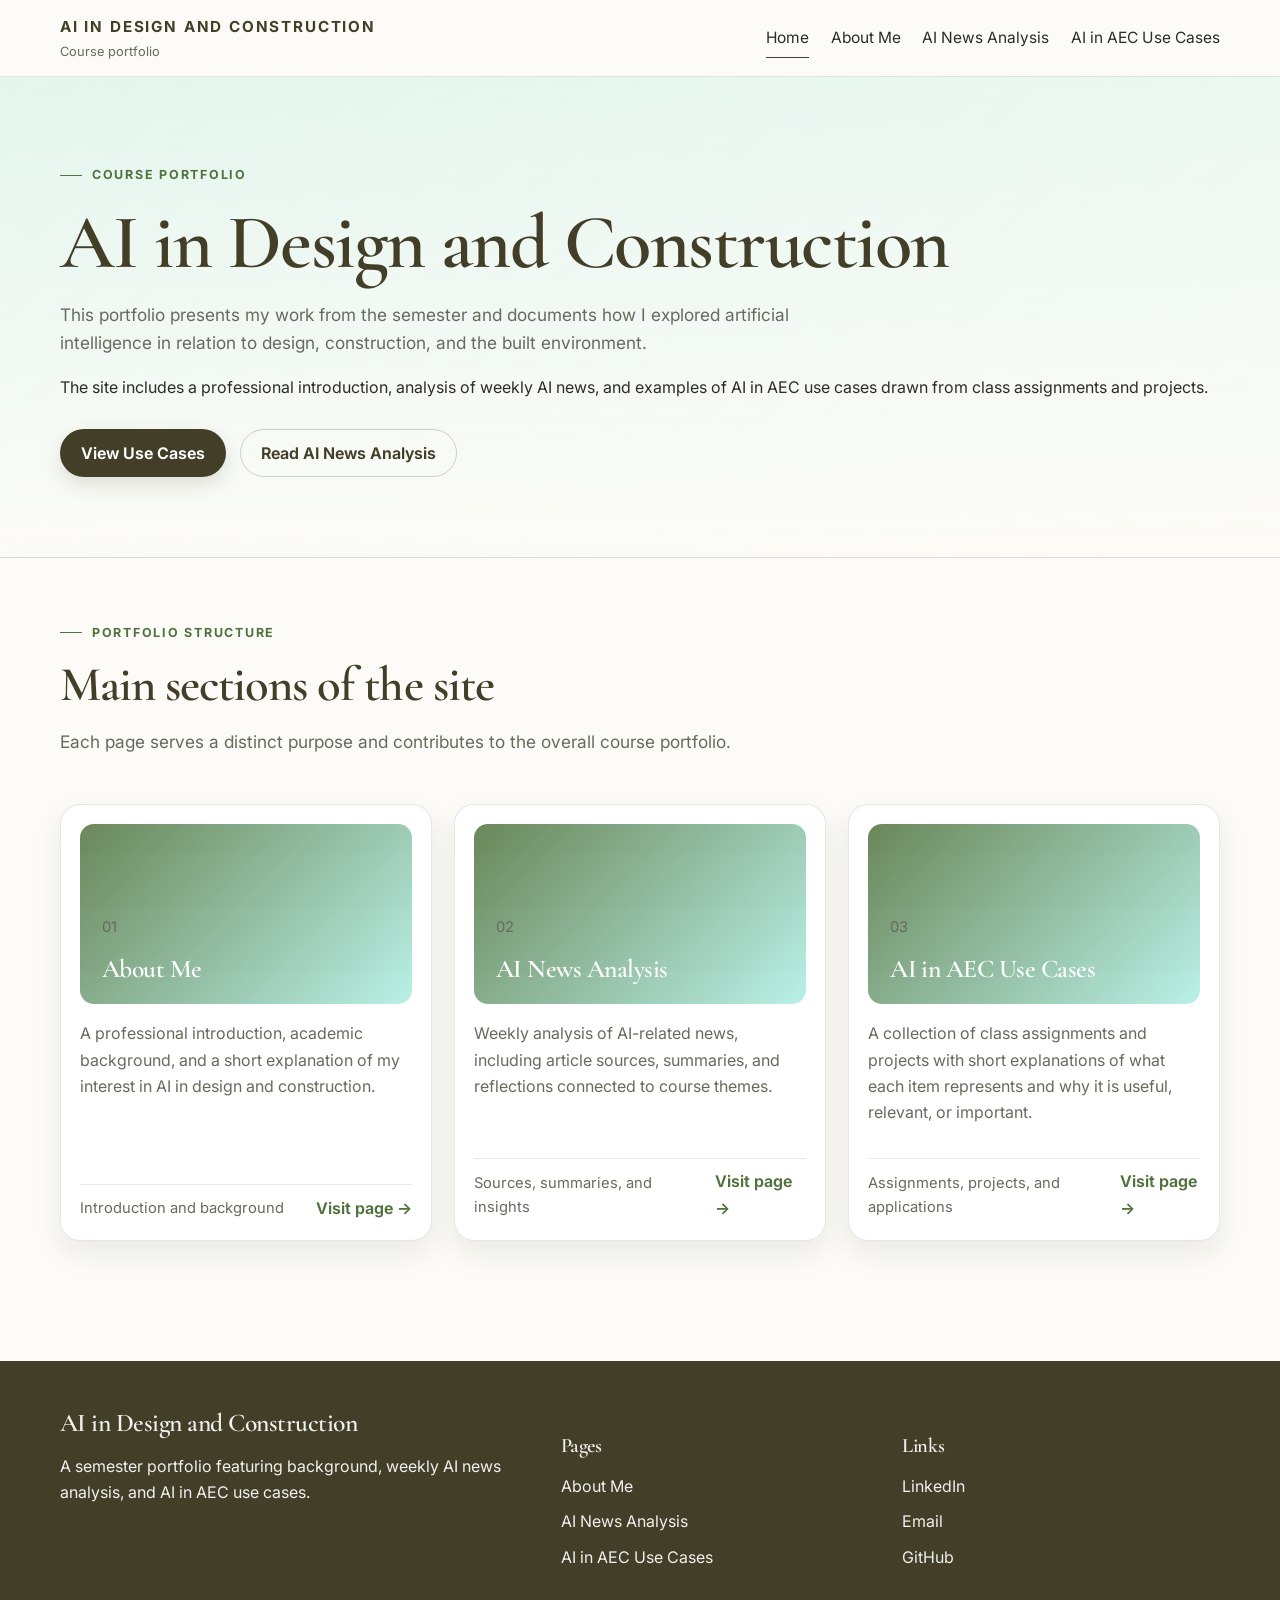
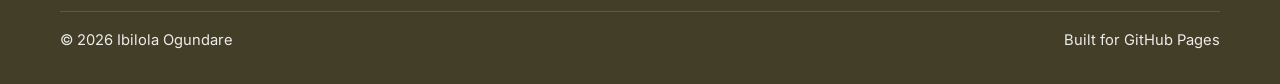
==== commit 90f25203: "index.html" ====
--- a/index.html
+++ b/index.html
@@ -3,13 +3,14 @@
 <head>
   <meta charset="UTF-8">
   <meta name="viewport" content="width=device-width, initial-scale=1.0">
-  <meta name="description" content="Portfolio for an AI in Design and Construction course, featuring weekly AI news analysis and AI in AEC use cases.">
+  <meta name="description" content="Course portfolio for AI in Design and Construction, including weekly AI news analysis and AI in AEC use cases.">
   <title>Home | AI in Design and Construction</title>
   <link rel="preconnect" href="https://fonts.googleapis.com">
   <link rel="preconnect" href="https://fonts.gstatic.com" crossorigin>
   <link href="https://fonts.googleapis.com/css2?family=Cormorant+Garamond:wght@500;600;700&family=Inter:wght@400;500;600;700&display=swap" rel="stylesheet">
   <link rel="stylesheet" href="styles.css">
 </head>
+
 <body>
   <header class="site-header">
     <nav class="navbar">
@@ -36,12 +37,10 @@
           <span class="eyebrow">Course Portfolio</span>
           <h1>AI in Design and Construction</h1>
           <p class="lead">
-            This portfolio presents my work from the semester and documents how I explored
-            artificial intelligence in relation to design, construction, and the built environment.
+            This portfolio presents my work from the semester and documents how I explored artificial intelligence in relation to design, construction, and the built environment.
           </p>
           <p>
-            The site includes a professional introduction, analysis of weekly AI news, and
-            examples of AI in AEC use cases drawn from class assignments and projects.
+            The site includes a professional introduction, analysis of weekly AI news, and examples of AI in AEC use cases drawn from class assignments and projects.
           </p>
 
           <div class="hero__actions">
@@ -57,58 +56,61 @@
         <div>
           <span class="eyebrow">Portfolio Structure</span>
           <h2>Main sections of the site</h2>
+          <p class="lead">
+            Each page serves a distinct purpose and contributes to the overall course portfolio.
+          </p>
         </div>
-        <p class="lead">
-          Each page serves a distinct purpose and contributes to the overall course portfolio.
-        </p>
       </div>
 
       <div class="container grid-3">
-        <article class="project-card">
-          <div class="project-card__thumb">
+        <article class="article-card">
+          <div class="article-card__thumb">
             <div class="thumb-content">
               <p class="small">01</p>
               <h3>About Me</h3>
             </div>
           </div>
+
           <p>
-            A professional introduction, academic background, and a short explanation of my
-            interest in AI in design and construction.
+            A professional introduction, academic background, and a short explanation of my interest in AI in design and construction.
           </p>
+
           <div class="project-card__footer">
             <span class="small muted">Introduction and background</span>
             <a class="arrow-link" href="about.html">Visit page →</a>
           </div>
         </article>
 
-        <article class="project-card">
-          <div class="project-card__thumb">
+        <article class="article-card">
+          <div class="article-card__thumb">
             <div class="thumb-content">
               <p class="small">02</p>
               <h3>AI News Analysis</h3>
             </div>
           </div>
+
           <p>
-            Weekly analysis of AI-related news, including article sources, summaries, and
-            reflections connected to course themes.
+            Weekly analysis of AI-related news, including article sources, summaries, and reflections connected to course themes.
           </p>
+
           <div class="project-card__footer">
             <span class="small muted">Sources, summaries, and insights</span>
             <a class="arrow-link" href="articles.html">Visit page →</a>
           </div>
         </article>
 
-        <article class="project-card">
-          <div class="project-card__thumb">
+        <article class="article-card">
+          <div class="article-card__thumb">
             <div class="thumb-content">
               <p class="small">03</p>
               <h3>AI in AEC Use Cases</h3>
             </div>
           </div>
+
           <p>
-            A collection of class assignments and projects with short explanations of what
-            each item represents and why it is useful, relevant, or important.
+            A collection of class assignments and projects with short explanations of what each item represents and why it is useful, relevant, or important.
           </p>
+
           <div class="project-card__footer">
             <span class="small muted">Assignments, projects, and applications</span>
             <a class="arrow-link" href="projects.html">Visit page →</a>
@@ -139,7 +141,7 @@
         <ul class="footer-list">
           <li><a href="http://www.linkedin.com/in/ibilola-ogundare" target="_blank">LinkedIn</a></li>
           <li><a href="mailto:ibilola_ogundare@ku.edu">Email</a></li>
-          <li><a href="#">GitHub</a></li>
+          <li><a href="https://github.com/Ibilola-KU/Portfolio" target="_blank">GitHub</a></li>
         </ul>
       </div>
     </div>
--- a/styles.css
+++ b/styles.css
@@ -11,7 +11,9 @@
   --text: #2c2d26;
   --muted: #666b5e;
   --line: rgba(66, 62, 40, 0.12);
+  --line-strong: rgba(66, 62, 40, 0.22);
   --shadow: 0 12px 30px rgba(31, 35, 26, 0.08);
+  --shadow-soft: 0 8px 18px rgba(31, 35, 26, 0.06);
 
   --radius-lg: 20px;
   --radius-md: 14px;
@@ -53,9 +55,14 @@
   margin: 0 0 1rem;
 }
 
-ul {
-  margin: 0;
-  padding-left: 1.1rem;
+ul,
+ol {
+  margin: 0 0 1.1rem;
+  padding-left: 1.3rem;
+}
+
+li {
+  margin-bottom: 0.55rem;
 }
 
 h1,
@@ -65,21 +72,26 @@
   margin: 0 0 1rem;
   font-family: var(--serif);
   font-weight: 600;
-  line-height: 1.05;
+  line-height: 1.08;
   letter-spacing: -0.02em;
   color: var(--dark-khaki);
 }
 
 h1 {
-  font-size: clamp(3rem, 7vw, 5.5rem);
+  font-size: clamp(2.8rem, 6vw, 4.9rem);
 }
 
 h2 {
-  font-size: clamp(2rem, 4vw, 3.5rem);
+  font-size: clamp(2rem, 3.8vw, 3.2rem);
 }
 
 h3 {
-  font-size: clamp(1.4rem, 2vw, 2rem);
+  font-size: clamp(1.45rem, 2vw, 1.95rem);
+}
+
+h4 {
+  font-size: clamp(1.2rem, 1.6vw, 1.45rem);
+  margin-top: 1.6rem;
 }
 
 .container {
@@ -96,9 +108,9 @@
 }
 
 .lead {
-  font-size: 1.1rem;
+  font-size: 1.08rem;
   color: var(--muted);
-  max-width: 44rem;
+  max-width: 48rem;
 }
 
 .small {
@@ -114,7 +126,7 @@
   align-items: center;
   gap: 0.6rem;
   margin-bottom: 1rem;
-  font-size: 0.8rem;
+  font-size: 0.78rem;
   text-transform: uppercase;
   letter-spacing: 0.14em;
   font-weight: 700;
@@ -127,6 +139,8 @@
   height: 1px;
   background: currentColor;
 }
+
+/* Header and navigation */
 
 .site-header {
   position: sticky;
@@ -205,6 +219,8 @@
   transform: scaleX(1);
 }
 
+/* Hero sections */
+
 .page-hero {
   background:
     linear-gradient(180deg, rgba(173, 238, 227, 0.16), rgba(252, 251, 247, 0.95)),
@@ -225,6 +241,8 @@
   gap: 0.85rem;
   margin-top: 1.8rem;
 }
+
+/* Buttons, tags, and links */
 
 .button,
 .button-outline,
@@ -233,35 +251,57 @@
   align-items: center;
   justify-content: center;
   border-radius: 999px;
-  transition: transform 0.2s ease, background 0.2s ease, border-color 0.2s ease;
+  transition: transform 0.2s ease, background 0.2s ease, border-color 0.2s ease, box-shadow 0.2s ease;
 }
 
 .button,
 .button-outline {
-  padding: 0.9rem 1.3rem;
-  font-weight: 600;
+  padding: 0.85rem 1.25rem;
+  font-weight: 650;
   border: 1px solid transparent;
+  line-height: 1.2;
 }
 
 .button {
   background: var(--dark-khaki);
   color: #fff;
+  box-shadow: 0 8px 18px rgba(66, 62, 40, 0.14);
 }
 
 .button:hover {
   transform: translateY(-1px);
+  box-shadow: 0 10px 24px rgba(66, 62, 40, 0.18);
 }
 
 .button-outline {
   background: transparent;
   color: var(--dark-khaki);
-  border-color: rgba(66, 62, 40, 0.2);
+  border-color: rgba(66, 62, 40, 0.22);
 }
 
 .button-outline:hover {
   transform: translateY(-1px);
   background: rgba(66, 62, 40, 0.04);
-}
+  border-color: rgba(66, 62, 40, 0.32);
+}
+
+.tags {
+  display: flex;
+  flex-wrap: wrap;
+  gap: 0.55rem;
+  margin-top: 1.25rem;
+}
+
+.chip {
+  padding: 0.42rem 0.75rem;
+  font-size: 0.82rem;
+  font-weight: 650;
+  background: rgba(173, 238, 227, 0.2);
+  border: 1px solid rgba(66, 62, 40, 0.1);
+  color: var(--dark-khaki);
+}
+
+/* Cards and panels */
 
 .panel,
 .project-card,
@@ -274,6 +314,12 @@
 
 .panel {
   padding: 1.5rem;
+}
+
+.panel p,
+.project-card p,
+.article-card p {
+  color: var(--muted);
 }
 
 .section-header {
@@ -316,6 +362,15 @@
     linear-gradient(180deg, rgba(255, 255, 255, 0.08), rgba(255, 255, 255, 0));
 }
 
+.project-card__thumb img,
+.article-card__thumb img {
+  width: 100%;
+  height: 100%;
+  min-height: 180px;
+  object-fit: cover;
+  display: block;
+}
+
 .thumb-content {
   min-height: 180px;
   padding: 1.35rem;
@@ -328,12 +383,6 @@
 .thumb-content h3 {
   color: #fff;
   margin-bottom: 0;
-}
-
-.project-card p,
-.article-card p,
-.panel p {
-  color: var(--muted);
 }
 
 .project-card__footer,
@@ -348,22 +397,8 @@
 }
 
 .arrow-link {
-  font-weight: 600;
+  font-weight: 650;
   color: var(--fern);
-}
-
-.tags {
-  display: flex;
-  flex-wrap: wrap;
-  gap: 0.55rem;
-}
-
-.chip {
-  padding: 0.45rem 0.75rem;
-  font-size: 0.84rem;
-  background: rgba(173, 238, 227, 0.18);
-  border: 1px solid rgba(66, 62, 40, 0.1);
-  color: var(--dark-khaki);
 }
 
 .article-list {
@@ -378,6 +413,185 @@
   align-items: start;
 }
 
+/* Accordion entries for weekly news and use cases */
+
+.weekly-accordion,
+.use-case-accordion {
+  display: grid;
+  gap: 1rem;
+}
+
+.weekly-entry,
+.use-case-entry {
+  background: var(--surface);
+  border: 1px solid var(--line);
+  border-radius: var(--radius-lg);
+  box-shadow: var(--shadow-soft);
+  overflow: hidden;
+  transition: border-color 0.2s ease, box-shadow 0.2s ease, transform 0.2s ease;
+}
+
+.weekly-entry:hover,
+.use-case-entry:hover {
+  border-color: var(--line-strong);
+  box-shadow: var(--shadow);
+}
+
+.weekly-entry summary,
+.use-case-entry summary {
+  cursor: pointer;
+  padding: 1.1rem 1.25rem;
+  display: grid;
+  grid-template-columns: 120px 1fr auto;
+  gap: 1rem;
+  align-items: center;
+  list-style: none;
+  background:
+    linear-gradient(90deg, rgba(173, 238, 227, 0.14), rgba(255, 255, 255, 0));
+}
+
+.weekly-entry summary::-webkit-details-marker,
+.use-case-entry summary::-webkit-details-marker {
+  display: none;
+}
+
+.weekly-entry summary span,
+.use-case-entry summary span {
+  display: inline-flex;
+  justify-content: center;
+  align-items: center;
+  width: fit-content;
+  padding: 0.38rem 0.72rem;
+  border-radius: 999px;
+  background: rgba(173, 238, 227, 0.28);
+  border: 1px solid rgba(66, 62, 40, 0.08);
+  color: var(--dark-khaki);
+  font-size: 0.82rem;
+  font-weight: 750;
+  white-space: nowrap;
+}
+
+.weekly-entry summary strong,
+.use-case-entry summary strong {
+  color: var(--dark-khaki);
+  font-size: 1.02rem;
+  line-height: 1.35;
+}
+
+.weekly-entry summary::after,
+.use-case-entry summary::after {
+  content: "+";
+  width: 2rem;
+  height: 2rem;
+  display: inline-grid;
+  place-items: center;
+  border-radius: 999px;
+  border: 1px solid rgba(66, 62, 40, 0.15);
+  color: var(--dark-khaki);
+  font-size: 1.25rem;
+  line-height: 1;
+  background: rgba(252, 251, 247, 0.8);
+}
+
+.weekly-entry[open],
+.use-case-entry[open] {
+  border-color: rgba(80, 114, 60, 0.28);
+}
+
+.weekly-entry[open] summary,
+.use-case-entry[open] summary {
+  border-bottom: 1px solid var(--line);
+  background:
+    linear-gradient(90deg, rgba(173, 238, 227, 0.22), rgba(255, 255, 255, 0.2));
+}
+
+.weekly-entry[open] summary::after,
+.use-case-entry[open] summary::after {
+  content: "–";
+  background: var(--dark-khaki);
+  color: #fff;
+  border-color: var(--dark-khaki);
+}
+
+.weekly-entry__content,
+.use-case-entry__content {
+  padding: 1.5rem 1.4rem 1.7rem;
+}
+
+.weekly-entry__content h3,
+.use-case-entry__content h3 {
+  margin-top: 1.7rem;
+  margin-bottom: 0.55rem;
+}
+
+.weekly-entry__content h3:first-child,
+.use-case-entry__content h3:first-child {
+  margin-top: 0;
+}
+
+.weekly-entry__content h4,
+.use-case-entry__content h4 {
+  margin-bottom: 0.45rem;
+}
+
+.weekly-entry__content p,
+.use-case-entry__content p {
+  max-width: 62rem;
+  color: var(--muted);
+}
+
+.weekly-entry__content ul,
+.use-case-entry__content ul {
+  max-width: 62rem;
+  color: var(--muted);
+}
+
+.weekly-entry__content li::marker,
+.use-case-entry__content li::marker {
+  color: var(--fern);
+}
+
+.weekly-entry__content a:not(.button):not(.button-outline),
+.use-case-entry__content a:not(.button):not(.button-outline) {
+  color: var(--fern);
+  font-weight: 650;
+  text-decoration: underline;
+  text-decoration-thickness: 1px;
+  text-underline-offset: 3px;
+}
+
+.weekly-entry__content a:not(.button):not(.button-outline):hover,
+.use-case-entry__content a:not(.button):not(.button-outline):hover {
+  color: var(--dark-khaki);
+}
+
+.weekly-entry__content .button-outline,
+.use-case-entry__content .button-outline {
+  margin: 0.25rem 0 1.1rem;
+}
+
+/* Images inside expanded use cases */
+
+.use-case-entry__content .project-card__thumb {
+  width: min(100%, 850px);
+  min-height: unset;
+  margin: 1rem 0 1.4rem;
+  background: var(--surface-soft);
+  border: 1px solid var(--line);
+  box-shadow: var(--shadow-soft);
+}
+
+.use-case-entry__content .project-card__thumb img {
+  width: 100%;
+  height: auto;
+  min-height: unset;
+  max-height: 460px;
+  object-fit: contain;
+  background: var(--surface-soft);
+}
+
+/* Footer */
+
 .site-footer {
   margin-top: 4rem;
   padding: 3rem 0 2rem;
@@ -401,6 +615,7 @@
 .footer-list {
   list-style: none;
   padding: 0;
+  margin: 0;
 }
 
 .footer-list li + li {
@@ -418,6 +633,7 @@
 }
 
 /* Tablet */
+
 @media (max-width: 960px) {
   .page-hero__grid,
   .grid-3,
@@ -435,6 +651,7 @@
 }
 
 /* Mobile */
+
 @media (max-width: 760px) {
   .container {
     width: min(100% - 2rem, var(--max-width));
@@ -481,11 +698,36 @@
     align-items: flex-start;
   }
 
+  .weekly-entry summary,
+  .use-case-entry summary {
+    grid-template-columns: 1fr auto;
+    gap: 0.6rem;
+  }
+
+  .weekly-entry summary span,
+  .use-case-entry summary span {
+    grid-column: 1 / -1;
+  }
+
+  .weekly-entry__content,
+  .use-case-entry__content {
+    padding: 1.25rem 1rem 1.4rem;
+  }
+
+  .weekly-entry summary,
+  .use-case-entry summary {
+    padding: 1rem;
+  }
+
   h1 {
-    font-size: clamp(2.4rem, 12vw, 4rem);
+    font-size: clamp(2.35rem, 11vw, 3.8rem);
   }
 
   h2 {
-    font-size: clamp(1.8rem, 8vw, 2.8rem);
-  }
-}
+    font-size: clamp(1.8rem, 8vw, 2.65rem);
+  }
+
+  h3 {
+    font-size: clamp(1.35rem, 6vw, 1.8rem);
+  }
+}
